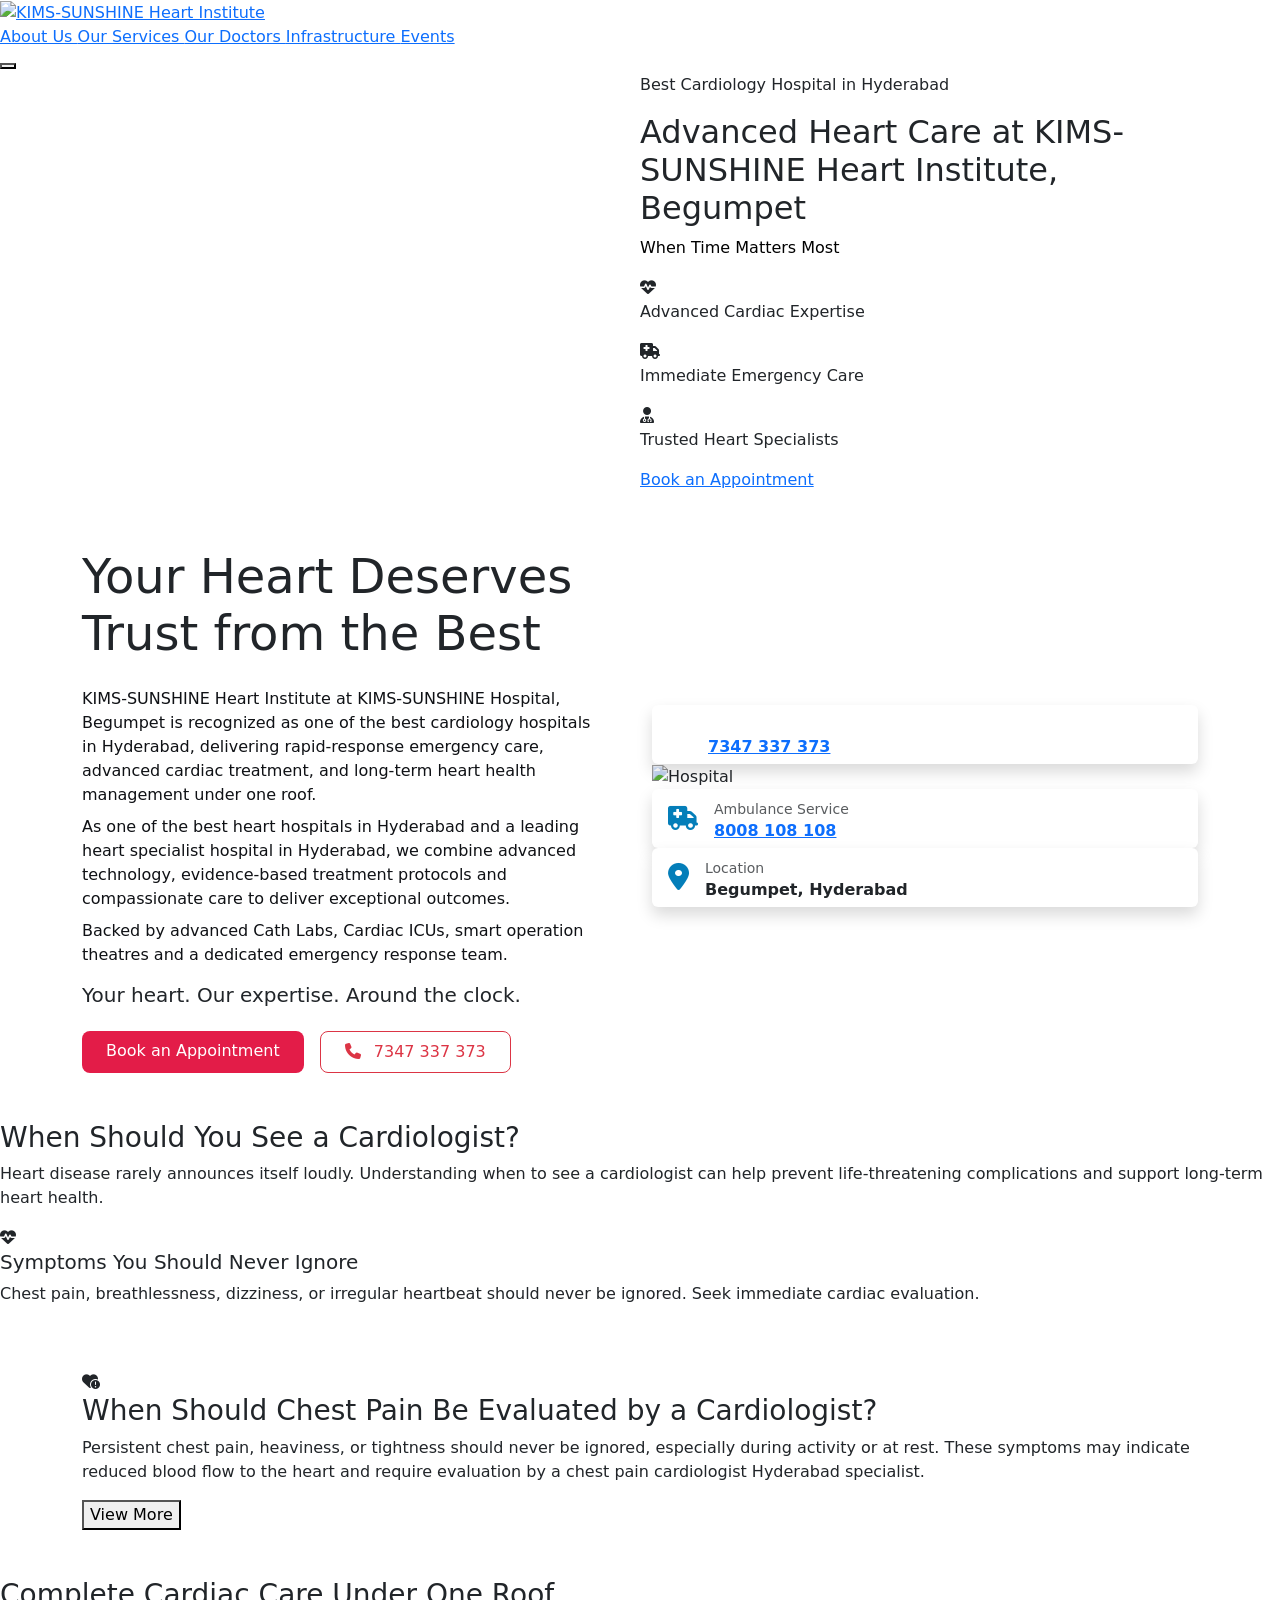
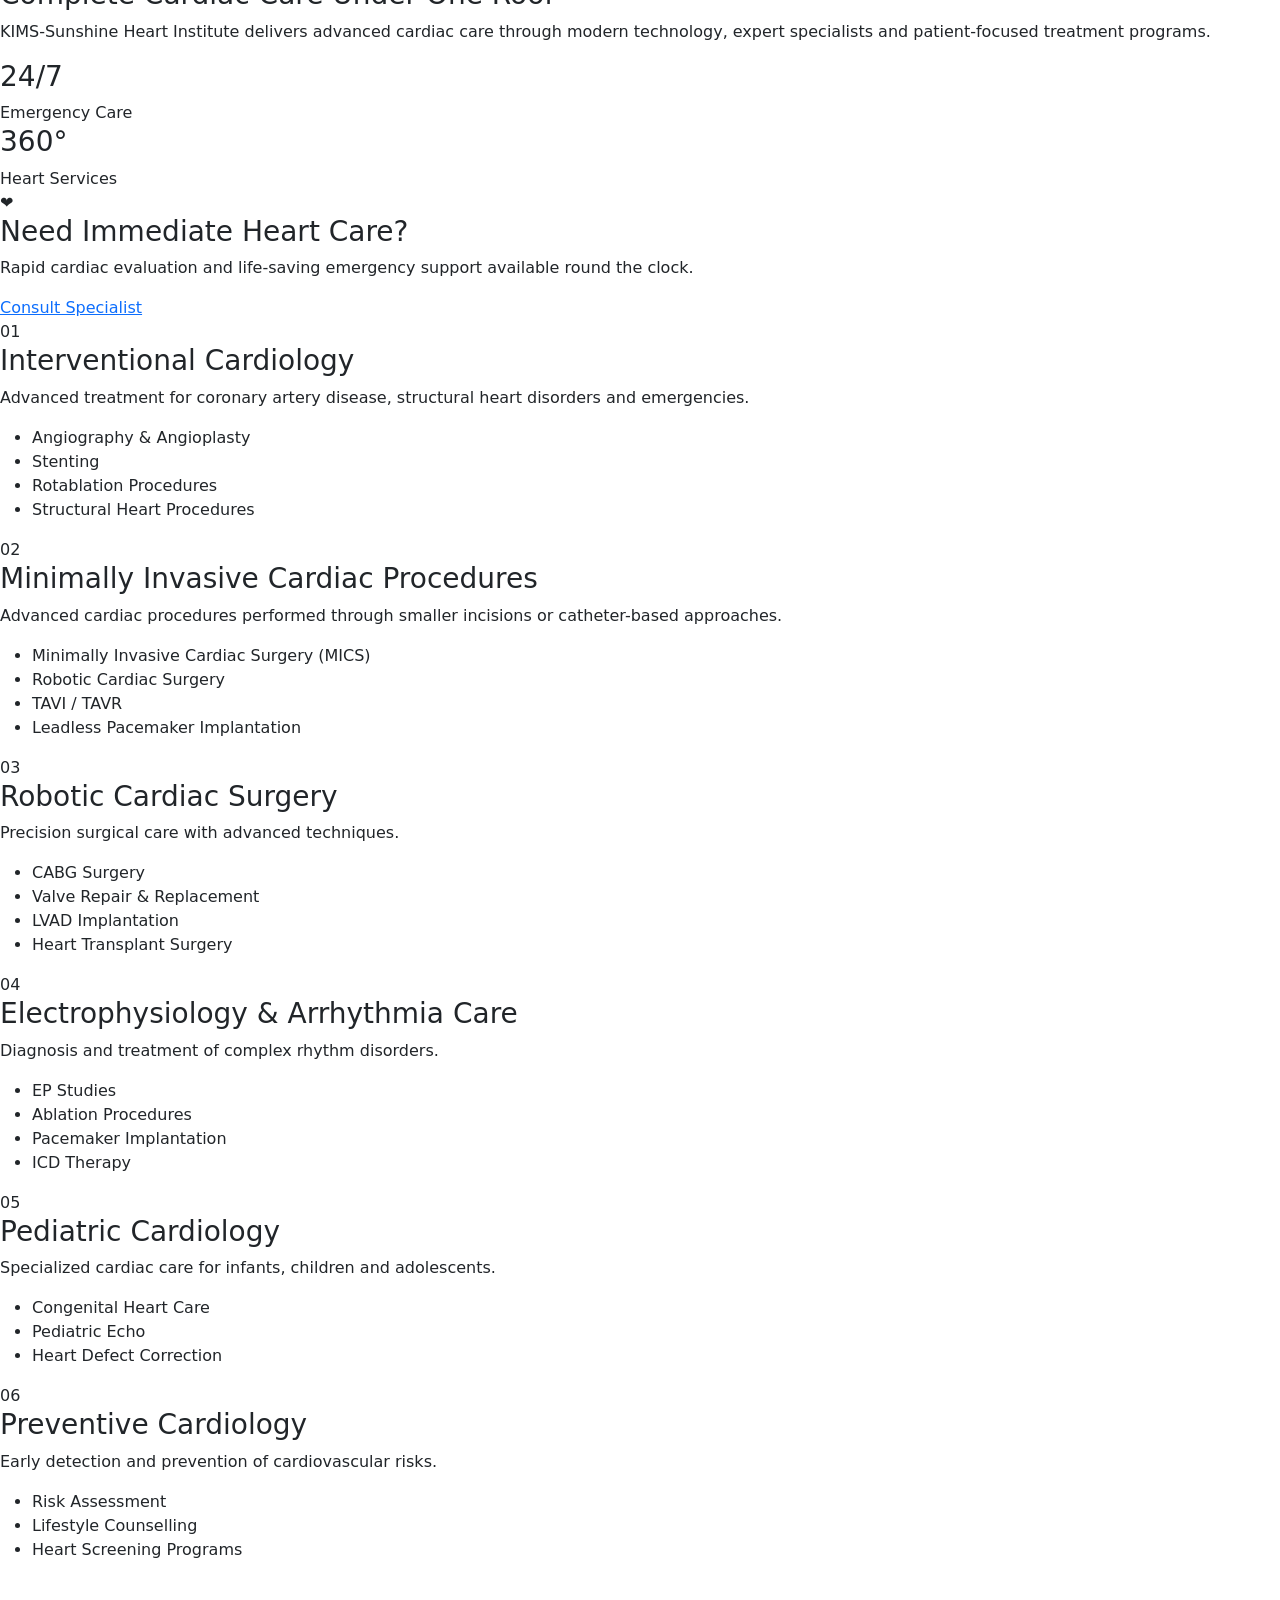
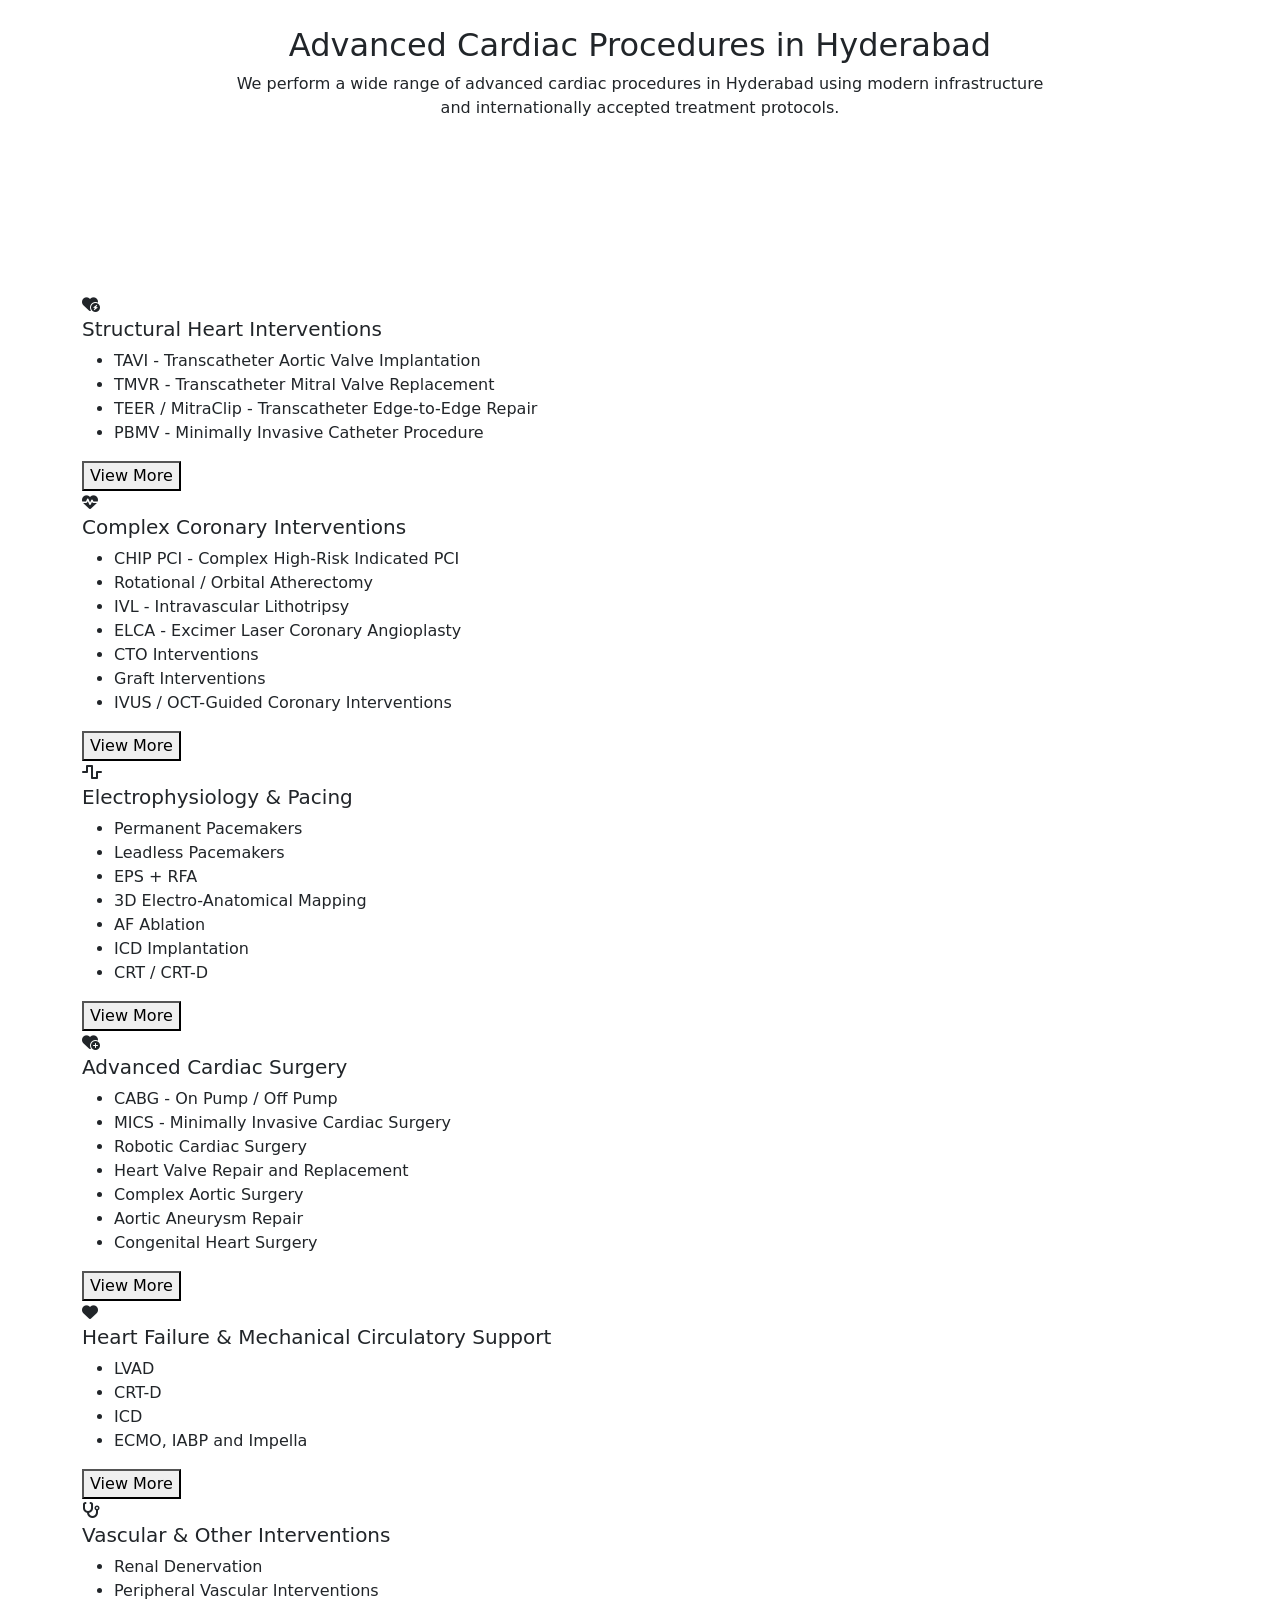
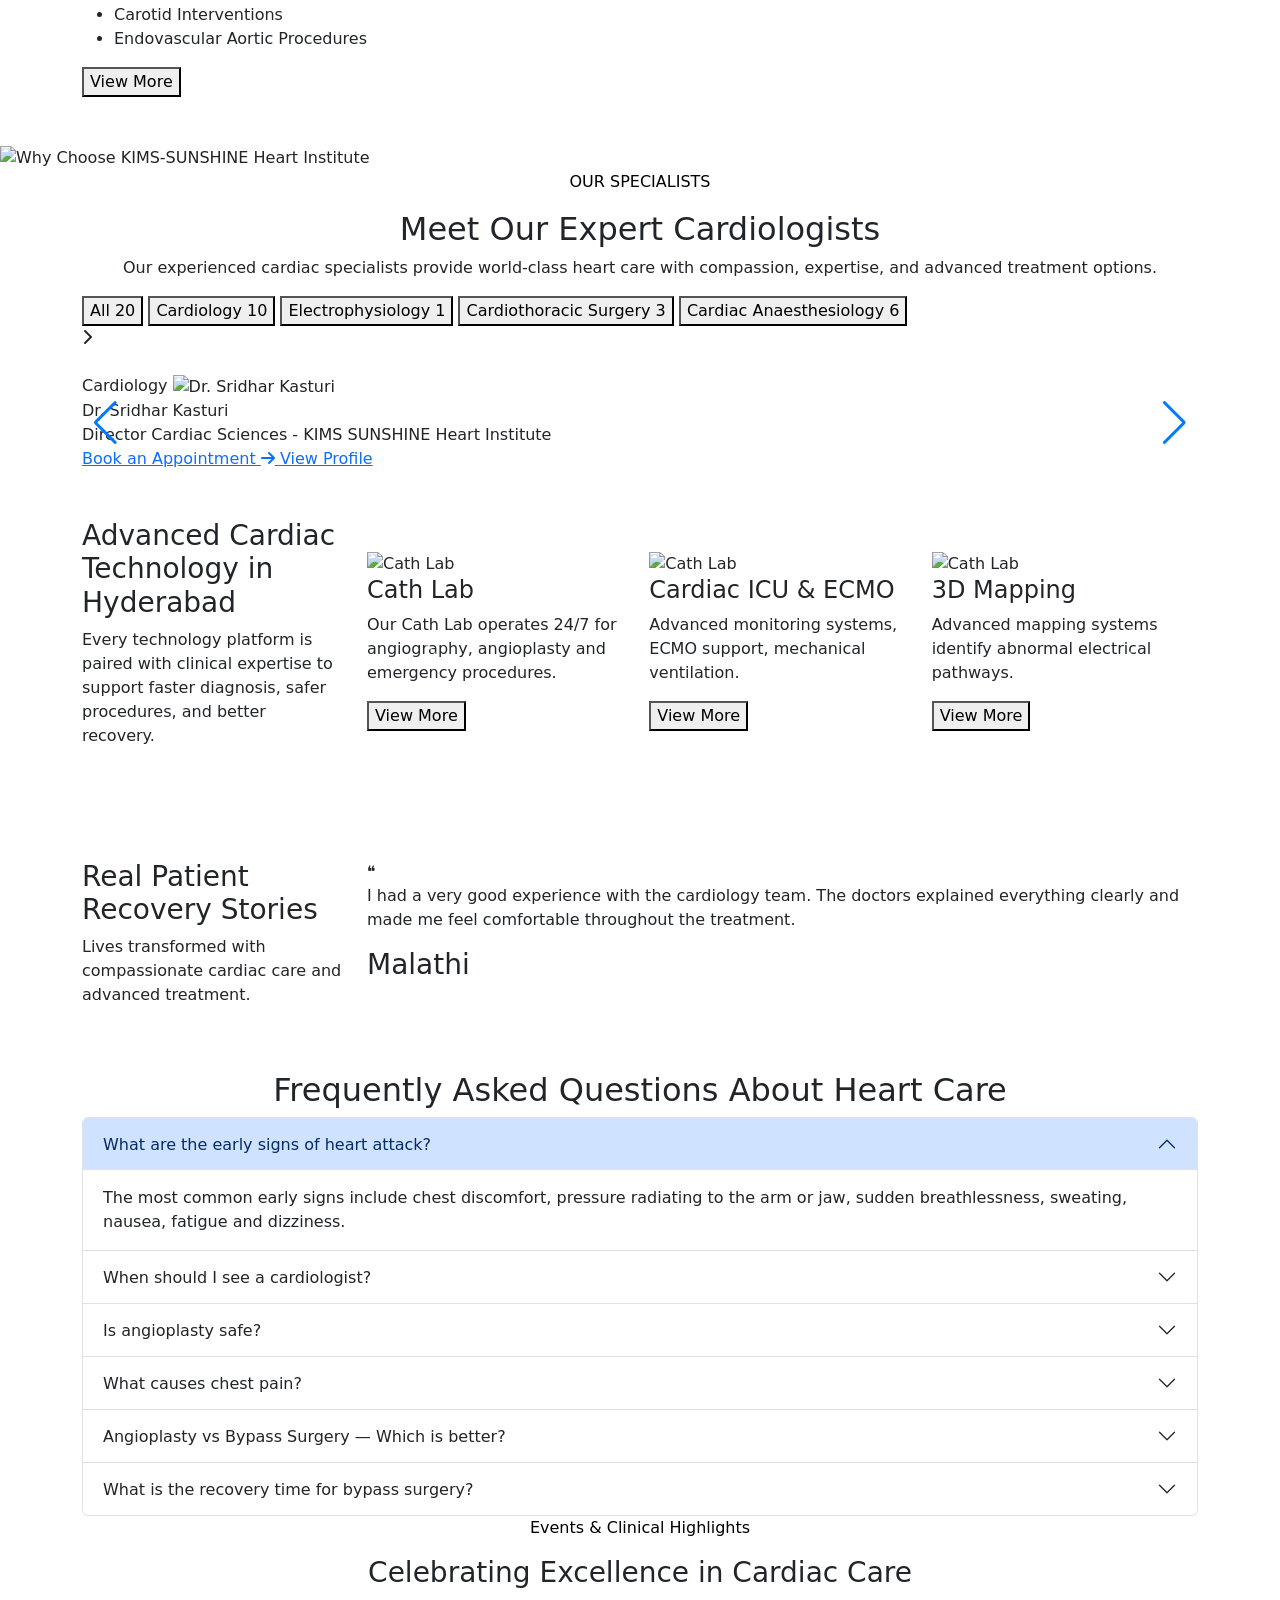
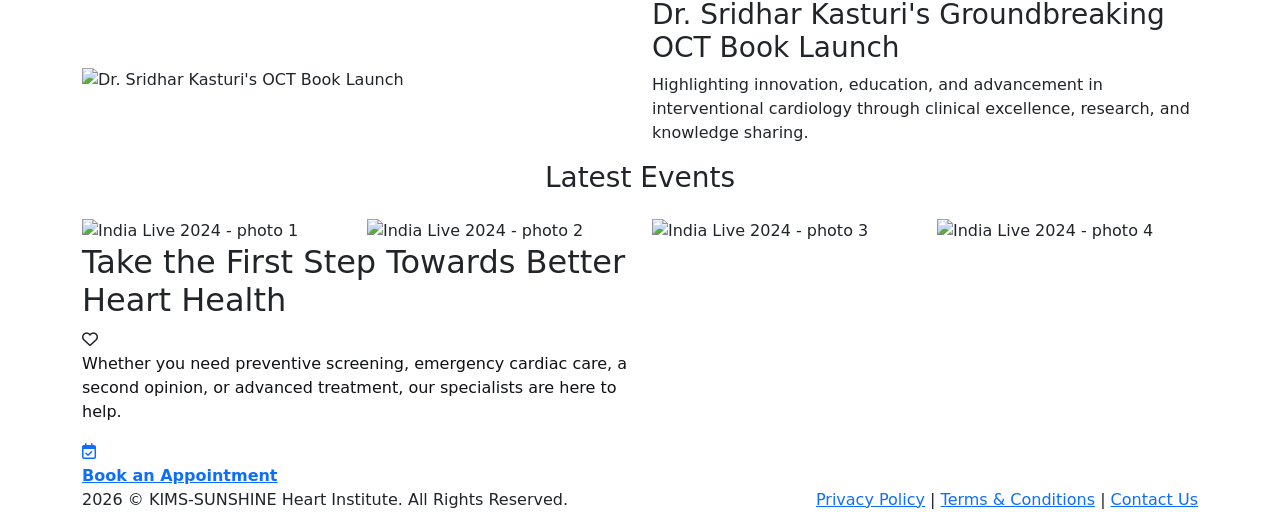
==== hello-world/index.html @ 1122bf53 "Publish KIMS static website" ====
<!DOCTYPE html>
<html lang="en-US">

<head><meta charset="UTF-8">

    <link rel="stylesheet" href="https://cdn.jsdelivr.net/npm/swiper@11/swiper-bundle.min.css">

    <script src="https://cdn.jsdelivr.net/npm/swiper@11/swiper-bundle.min.js"></script>
    <link rel="stylesheet" href="https://cdnjs.cloudflare.com/ajax/libs/font-awesome/6.7.2/css/all.min.css">

    

    <meta name="viewport" content="width=device-width, initial-scale=1.0">


    <title>Hello world! – Kims</title>
<meta name="robots" content="max-image-preview:large">
<link rel="dns-prefetch" href="//cdn.jsdelivr.net">
<link rel="alternate" type="application/rss+xml" title="Kims » Hello world! Comments Feed" href="/kims-site/hello-world/feed/">


<style id="wp-img-auto-sizes-contain-inline-css">
img:is([sizes=auto i],[sizes^="auto," i]){contain-intrinsic-size:3000px 1500px}
/*# sourceURL=wp-img-auto-sizes-contain-inline-css */
</style>
<style id="wp-emoji-styles-inline-css">

	img.wp-smiley, img.emoji {
		display: inline !important;
		border: none !important;
		box-shadow: none !important;
		height: 1em !important;
		width: 1em !important;
		margin: 0 0.07em !important;
		vertical-align: -0.1em !important;
		background: none !important;
		padding: 0 !important;
	}
/*# sourceURL=wp-emoji-styles-inline-css */
</style>
<style id="wp-block-library-inline-css">
:root{--wp-block-synced-color:#7a00df;--wp-block-synced-color--rgb:122,0,223;--wp-bound-block-color:var(--wp-block-synced-color);--wp-editor-canvas-background:#ddd;--wp-admin-theme-color:#007cba;--wp-admin-theme-color--rgb:0,124,186;--wp-admin-theme-color-darker-10:#006ba1;--wp-admin-theme-color-darker-10--rgb:0,107,160.5;--wp-admin-theme-color-darker-20:#005a87;--wp-admin-theme-color-darker-20--rgb:0,90,135;--wp-admin-border-width-focus:2px}@media (min-resolution:192dpi){:root{--wp-admin-border-width-focus:1.5px}}.wp-element-button{cursor:pointer}:root .has-very-light-gray-background-color{background-color:#eee}:root .has-very-dark-gray-background-color{background-color:#313131}:root .has-very-light-gray-color{color:#eee}:root .has-very-dark-gray-color{color:#313131}:root .has-vivid-green-cyan-to-vivid-cyan-blue-gradient-background{background:linear-gradient(135deg,#00d084,#0693e3)}:root .has-purple-crush-gradient-background{background:linear-gradient(135deg,#34e2e4,#4721fb 50%,#ab1dfe)}:root .has-hazy-dawn-gradient-background{background:linear-gradient(135deg,#faaca8,#dad0ec)}:root .has-subdued-olive-gradient-background{background:linear-gradient(135deg,#fafae1,#67a671)}:root .has-atomic-cream-gradient-background{background:linear-gradient(135deg,#fdd79a,#004a59)}:root .has-nightshade-gradient-background{background:linear-gradient(135deg,#330968,#31cdcf)}:root .has-midnight-gradient-background{background:linear-gradient(135deg,#020381,#2874fc)}:root{--wp--preset--font-size--normal:16px;--wp--preset--font-size--huge:42px}.has-regular-font-size{font-size:1em}.has-larger-font-size{font-size:2.625em}.has-normal-font-size{font-size:var(--wp--preset--font-size--normal)}.has-huge-font-size{font-size:var(--wp--preset--font-size--huge)}:root .has-text-align-center{text-align:center}:root .has-text-align-left{text-align:left}:root .has-text-align-right{text-align:right}.has-fit-text{white-space:nowrap!important}#end-resizable-editor-section{display:none}.aligncenter{clear:both}.items-justified-left{justify-content:flex-start}.items-justified-center{justify-content:center}.items-justified-right{justify-content:flex-end}.items-justified-space-between{justify-content:space-between}.screen-reader-text{word-wrap:normal!important;border:0;clip-path:inset(50%);height:1px;margin:-1px;overflow:hidden;padding:0;position:absolute;width:1px;word-break:normal!important}.screen-reader-text:focus{background-color:#ddd;clip-path:none;color:#444;display:block;font-size:1em;height:auto;left:5px;line-height:normal;padding:15px 23px 14px;text-decoration:none;top:5px;width:auto;z-index:100000}html :where(.has-border-color){border-style:solid}html :where([style^=border-color],[style*=";border-color"],[style*="; border-color"]){border-style:solid}html :where([style^=border-top-color],[style*=";border-top-color"],[style*="; border-top-color"]){border-top-style:solid}html :where([style^=border-right-color],[style*=";border-right-color"],[style*="; border-right-color"]){border-right-style:solid}html :where([style^=border-bottom-color],[style*=";border-bottom-color"],[style*="; border-bottom-color"]){border-bottom-style:solid}html :where([style^=border-left-color],[style*=";border-left-color"],[style*="; border-left-color"]){border-left-style:solid}html :where([style^=border-width],[style*=";border-width"],[style*="; border-width"]){border-style:solid}html :where([style^=border-top-width],[style*=";border-top-width"],[style*="; border-top-width"]){border-top-style:solid}html :where([style^=border-right-width],[style*=";border-right-width"],[style*="; border-right-width"]){border-right-style:solid}html :where([style^=border-bottom-width],[style*=";border-bottom-width"],[style*="; border-bottom-width"]){border-bottom-style:solid}html :where([style^=border-left-width],[style*=";border-left-width"],[style*="; border-left-width"]){border-left-style:solid}html :where(img[class*=wp-image-]){height:auto;max-width:100%}:where(figure){margin:0 0 1em}html :where(.is-position-sticky){--wp-admin--admin-bar--position-offset:var(--wp-admin--admin-bar--height,0px)}@media screen and (max-width:600px){html :where(.is-position-sticky){--wp-admin--admin-bar--position-offset:0px}}

/*# sourceURL=/wp-includes/css/dist/block-library/common.min.css */
</style>
<style id="classic-theme-styles-inline-css">
/*! This file is auto-generated */
.wp-block-button__link{color:#fff;background-color:#32373c;border-radius:9999px;box-shadow:none;text-decoration:none;padding:calc(.667em + 2px) calc(1.333em + 2px);font-size:1.125em}.wp-block-file__button{background:#32373c;color:#fff;text-decoration:none}
/*# sourceURL=/wp-includes/css/classic-themes.min.css */
</style>

<style id="global-styles-inline-css">
:root{--wp--preset--aspect-ratio--square: 1;--wp--preset--aspect-ratio--4-3: 4/3;--wp--preset--aspect-ratio--3-4: 3/4;--wp--preset--aspect-ratio--3-2: 3/2;--wp--preset--aspect-ratio--2-3: 2/3;--wp--preset--aspect-ratio--16-9: 16/9;--wp--preset--aspect-ratio--9-16: 9/16;--wp--preset--color--black: #000000;--wp--preset--color--cyan-bluish-gray: #abb8c3;--wp--preset--color--white: #ffffff;--wp--preset--color--pale-pink: #f78da7;--wp--preset--color--vivid-red: #cf2e2e;--wp--preset--color--luminous-vivid-orange: #ff6900;--wp--preset--color--luminous-vivid-amber: #fcb900;--wp--preset--color--light-green-cyan: #7bdcb5;--wp--preset--color--vivid-green-cyan: #00d084;--wp--preset--color--pale-cyan-blue: #8ed1fc;--wp--preset--color--vivid-cyan-blue: #0693e3;--wp--preset--color--vivid-purple: #9b51e0;--wp--preset--gradient--vivid-cyan-blue-to-vivid-purple: linear-gradient(135deg,rgb(6,147,227) 0%,rgb(155,81,224) 100%);--wp--preset--gradient--light-green-cyan-to-vivid-green-cyan: linear-gradient(135deg,rgb(122,220,180) 0%,rgb(0,208,130) 100%);--wp--preset--gradient--luminous-vivid-amber-to-luminous-vivid-orange: linear-gradient(135deg,rgb(252,185,0) 0%,rgb(255,105,0) 100%);--wp--preset--gradient--luminous-vivid-orange-to-vivid-red: linear-gradient(135deg,rgb(255,105,0) 0%,rgb(207,46,46) 100%);--wp--preset--gradient--very-light-gray-to-cyan-bluish-gray: linear-gradient(135deg,rgb(238,238,238) 0%,rgb(169,184,195) 100%);--wp--preset--gradient--cool-to-warm-spectrum: linear-gradient(135deg,rgb(74,234,220) 0%,rgb(151,120,209) 20%,rgb(207,42,186) 40%,rgb(238,44,130) 60%,rgb(251,105,98) 80%,rgb(254,248,76) 100%);--wp--preset--gradient--blush-light-purple: linear-gradient(135deg,rgb(255,206,236) 0%,rgb(152,150,240) 100%);--wp--preset--gradient--blush-bordeaux: linear-gradient(135deg,rgb(254,205,165) 0%,rgb(254,45,45) 50%,rgb(107,0,62) 100%);--wp--preset--gradient--luminous-dusk: linear-gradient(135deg,rgb(255,203,112) 0%,rgb(199,81,192) 50%,rgb(65,88,208) 100%);--wp--preset--gradient--pale-ocean: linear-gradient(135deg,rgb(255,245,203) 0%,rgb(182,227,212) 50%,rgb(51,167,181) 100%);--wp--preset--gradient--electric-grass: linear-gradient(135deg,rgb(202,248,128) 0%,rgb(113,206,126) 100%);--wp--preset--gradient--midnight: linear-gradient(135deg,rgb(2,3,129) 0%,rgb(40,116,252) 100%);--wp--preset--font-size--small: 13px;--wp--preset--font-size--medium: 20px;--wp--preset--font-size--large: 36px;--wp--preset--font-size--x-large: 42px;--wp--preset--spacing--20: 0.44rem;--wp--preset--spacing--30: 0.67rem;--wp--preset--spacing--40: 1rem;--wp--preset--spacing--50: 1.5rem;--wp--preset--spacing--60: 2.25rem;--wp--preset--spacing--70: 3.38rem;--wp--preset--spacing--80: 5.06rem;--wp--preset--shadow--natural: 6px 6px 9px rgba(0, 0, 0, 0.2);--wp--preset--shadow--deep: 12px 12px 50px rgba(0, 0, 0, 0.4);--wp--preset--shadow--sharp: 6px 6px 0px rgba(0, 0, 0, 0.2);--wp--preset--shadow--outlined: 6px 6px 0px -3px rgb(255, 255, 255), 6px 6px rgb(0, 0, 0);--wp--preset--shadow--crisp: 6px 6px 0px rgb(0, 0, 0);}.wp-block-button{--wp--preset--dimension--25: 25%;--wp--preset--dimension--50: 50%;--wp--preset--dimension--75: 75%;--wp--preset--dimension--100: 100%;}:where(body) { margin: 0; }:where(.is-layout-flex){gap: 0.5em;}:where(.is-layout-grid){gap: 0.5em;}body .is-layout-flex{display: flex;}.is-layout-flex{flex-wrap: wrap;align-items: center;}.is-layout-flex > :is(*, div){margin: 0;}body .is-layout-grid{display: grid;}.is-layout-grid > :is(*, div){margin: 0;}body{padding-top: 0px;padding-right: 0px;padding-bottom: 0px;padding-left: 0px;}:root :where(.wp-element-button, .wp-block-button__link){background-color: #32373c;border-width: 0;color: #fff;font-family: inherit;font-size: inherit;font-style: inherit;font-weight: inherit;letter-spacing: inherit;line-height: inherit;padding-top: calc(0.667em + 2px);padding-right: calc(1.333em + 2px);padding-bottom: calc(0.667em + 2px);padding-left: calc(1.333em + 2px);text-decoration: none;text-transform: inherit;}.has-black-color{color: var(--wp--preset--color--black) !important;}.has-cyan-bluish-gray-color{color: var(--wp--preset--color--cyan-bluish-gray) !important;}.has-white-color{color: var(--wp--preset--color--white) !important;}.has-pale-pink-color{color: var(--wp--preset--color--pale-pink) !important;}.has-vivid-red-color{color: var(--wp--preset--color--vivid-red) !important;}.has-luminous-vivid-orange-color{color: var(--wp--preset--color--luminous-vivid-orange) !important;}.has-luminous-vivid-amber-color{color: var(--wp--preset--color--luminous-vivid-amber) !important;}.has-light-green-cyan-color{color: var(--wp--preset--color--light-green-cyan) !important;}.has-vivid-green-cyan-color{color: var(--wp--preset--color--vivid-green-cyan) !important;}.has-pale-cyan-blue-color{color: var(--wp--preset--color--pale-cyan-blue) !important;}.has-vivid-cyan-blue-color{color: var(--wp--preset--color--vivid-cyan-blue) !important;}.has-vivid-purple-color{color: var(--wp--preset--color--vivid-purple) !important;}.has-black-background-color{background-color: var(--wp--preset--color--black) !important;}.has-cyan-bluish-gray-background-color{background-color: var(--wp--preset--color--cyan-bluish-gray) !important;}.has-white-background-color{background-color: var(--wp--preset--color--white) !important;}.has-pale-pink-background-color{background-color: var(--wp--preset--color--pale-pink) !important;}.has-vivid-red-background-color{background-color: var(--wp--preset--color--vivid-red) !important;}.has-luminous-vivid-orange-background-color{background-color: var(--wp--preset--color--luminous-vivid-orange) !important;}.has-luminous-vivid-amber-background-color{background-color: var(--wp--preset--color--luminous-vivid-amber) !important;}.has-light-green-cyan-background-color{background-color: var(--wp--preset--color--light-green-cyan) !important;}.has-vivid-green-cyan-background-color{background-color: var(--wp--preset--color--vivid-green-cyan) !important;}.has-pale-cyan-blue-background-color{background-color: var(--wp--preset--color--pale-cyan-blue) !important;}.has-vivid-cyan-blue-background-color{background-color: var(--wp--preset--color--vivid-cyan-blue) !important;}.has-vivid-purple-background-color{background-color: var(--wp--preset--color--vivid-purple) !important;}.has-black-border-color{border-color: var(--wp--preset--color--black) !important;}.has-cyan-bluish-gray-border-color{border-color: var(--wp--preset--color--cyan-bluish-gray) !important;}.has-white-border-color{border-color: var(--wp--preset--color--white) !important;}.has-pale-pink-border-color{border-color: var(--wp--preset--color--pale-pink) !important;}.has-vivid-red-border-color{border-color: var(--wp--preset--color--vivid-red) !important;}.has-luminous-vivid-orange-border-color{border-color: var(--wp--preset--color--luminous-vivid-orange) !important;}.has-luminous-vivid-amber-border-color{border-color: var(--wp--preset--color--luminous-vivid-amber) !important;}.has-light-green-cyan-border-color{border-color: var(--wp--preset--color--light-green-cyan) !important;}.has-vivid-green-cyan-border-color{border-color: var(--wp--preset--color--vivid-green-cyan) !important;}.has-pale-cyan-blue-border-color{border-color: var(--wp--preset--color--pale-cyan-blue) !important;}.has-vivid-cyan-blue-border-color{border-color: var(--wp--preset--color--vivid-cyan-blue) !important;}.has-vivid-purple-border-color{border-color: var(--wp--preset--color--vivid-purple) !important;}.has-vivid-cyan-blue-to-vivid-purple-gradient-background{background: var(--wp--preset--gradient--vivid-cyan-blue-to-vivid-purple) !important;}.has-light-green-cyan-to-vivid-green-cyan-gradient-background{background: var(--wp--preset--gradient--light-green-cyan-to-vivid-green-cyan) !important;}.has-luminous-vivid-amber-to-luminous-vivid-orange-gradient-background{background: var(--wp--preset--gradient--luminous-vivid-amber-to-luminous-vivid-orange) !important;}.has-luminous-vivid-orange-to-vivid-red-gradient-background{background: var(--wp--preset--gradient--luminous-vivid-orange-to-vivid-red) !important;}.has-very-light-gray-to-cyan-bluish-gray-gradient-background{background: var(--wp--preset--gradient--very-light-gray-to-cyan-bluish-gray) !important;}.has-cool-to-warm-spectrum-gradient-background{background: var(--wp--preset--gradient--cool-to-warm-spectrum) !important;}.has-blush-light-purple-gradient-background{background: var(--wp--preset--gradient--blush-light-purple) !important;}.has-blush-bordeaux-gradient-background{background: var(--wp--preset--gradient--blush-bordeaux) !important;}.has-luminous-dusk-gradient-background{background: var(--wp--preset--gradient--luminous-dusk) !important;}.has-pale-ocean-gradient-background{background: var(--wp--preset--gradient--pale-ocean) !important;}.has-electric-grass-gradient-background{background: var(--wp--preset--gradient--electric-grass) !important;}.has-midnight-gradient-background{background: var(--wp--preset--gradient--midnight) !important;}.has-small-font-size{font-size: var(--wp--preset--font-size--small) !important;}.has-medium-font-size{font-size: var(--wp--preset--font-size--medium) !important;}.has-large-font-size{font-size: var(--wp--preset--font-size--large) !important;}.has-x-large-font-size{font-size: var(--wp--preset--font-size--x-large) !important;}
/*# sourceURL=global-styles-inline-css */
</style>

<link rel="stylesheet" id="bootstrap-css-css" href="https://cdn.jsdelivr.net/npm/bootstrap@5.3.3/dist/css/bootstrap.min.css?ver=5.3.3" media="all">
<link rel="stylesheet" id="swiper-css-css" href="https://cdn.jsdelivr.net/npm/swiper@11/swiper-bundle.min.css?ver=11.2.8" media="all">
<link rel="stylesheet" id="hospital-style-css" href="/kims-site/wp-content/themes/hospital-theme/style.css?ver=1788424695" media="all">
<link rel="EditURI" type="application/rsd+xml" title="RSD" href="/kims-site/xmlrpc.php?rsd">
<meta name="generator" content="WordPress 7.1">
<link rel="canonical" href="/kims-site/hello-world/">
<link rel="shortlink" href="/kims-site/?p=1">

</head>

<body class="wp-singular post-template-default single single-post postid-1 single-format-standard wp-theme-hospital-theme">


<header class="kims-header" id="kimsHeader">

    <div class="kims-header-inner">

        <a class="kims-logo" href="/kims-site/">
            <img src="/kims-site/wp-content/themes/hospital-theme/assets/kimslogo-trim.png" alt="KIMS-SUNSHINE Heart Institute">
        </a>

        <nav class="kims-nav" aria-label="Main">

                            <a class="kims-nav-link" href="/kims-site/#about">
                    About Us                </a>
                            <a class="kims-nav-link" href="/kims-site/#services">
                    Our Services                </a>
                            <a class="kims-nav-link" href="/kims-site/#doctors">
                    Our Doctors                </a>
                            <a class="kims-nav-link" href="/kims-site/#infrastructure">
                    Infrastructure                </a>
                            <a class="kims-nav-link" href="/kims-site/#events">
                    Events                </a>
            
        </nav>

        <button class="kims-nav-toggle" type="button" aria-label="Menu" aria-expanded="false" aria-controls="kimsHeader">
            <span></span><span></span><span></span>
        </button>

    </div>

</header>
<section class="hero-banner">

    <div class="container ">

        <div class="row  align-items-center justify-content-end ">

            <div class="col-xl-6 col-lg-6 p-0 m-0">

                <div class="hero-content">

                    <p class="subtitle">
                        Best Cardiology Hospital in Hyderabad
                    </p>

                    <h2 class="hero-title">
                        Advanced Heart Care at
                        <span>KIMS-SUNSHINE Heart Institute,</span>
                        Begumpet
                    </h2>

                    <div class="hero-line"></div>

                    <p class="subtitle" style="color:black !important">
                        When Time Matters Most
                    </p>

                    <div class="hero-features">

                        <div class="feature-box">
                            <i class="fas fa-heartbeat"></i>
                            <p>Advanced Cardiac Expertise</p>
                        </div>

                        <div class="feature-box">
                            <i class="fas fa-ambulance"></i>
                            <p>Immediate Emergency Care</p>
                        </div>

                        <div class="feature-box">
                            <i class="fas fa-user-md"></i>
                            <p>Trusted Heart Specialists</p>
                        </div>

                    </div>

                    <a href="https://www.kimssunshine.co.in/book-appointment/" target="_blank" rel="noopener" class="hero-btn">
                        Book an Appointment
                    </a>

                </div>

            </div>

        </div>

    </div>

</section>
<link rel="stylesheet" href="/kims-site/wp-content/themes/hospital-theme/assets/css/aboutus.css">

<section id="about" class="about-us py-5">
    <div class="container">

        <div class="row align-items-center">

            <!-- Left Content -->
            <div class="col-lg-6 pe-lg-5 about-content">

                <!-- <p class="fw-bold mb-2">
                    Best Cardiology Hospital in Hyderabad
                </p> -->

                <h3 class=" display-5 mt-2 mb-4 main-heading">
                    Your Heart Deserves
                    Trust from the Best
                </h3>

                <p class=" mb-2" style="color: #0f1115;">
                    KIMS-SUNSHINE Heart Institute at KIMS-SUNSHINE Hospital,
                    Begumpet is recognized as one of the best cardiology hospitals
                    in Hyderabad, delivering rapid-response emergency care,
                    advanced cardiac treatment, and long-term heart health
                    management under one roof.
                </p>

                <p class=" mb-2" style="color: #0f1115;">
                    As one of the best heart hospitals in Hyderabad and a leading
                    heart specialist hospital in Hyderabad, we combine advanced
                    technology, evidence-based treatment protocols and compassionate
                    care to deliver exceptional outcomes.
                </p>

                <p class="" style="color: #0f1115;">
                    Backed by advanced Cath Labs, Cardiac ICUs, smart operation
                    theatres and a dedicated emergency response team.
                </p>

                <h5 class="about-subheading mb-4">
                    Your heart. Our expertise. Around the clock.
                </h5>

                <div class="d-flex flex-wrap gap-3">

                    <a href="https://www.kimssunshine.co.in/book-appointment/" target="_blank" rel="noopener" class="btn rounded-3 px-4 py-2" style="background-color: #e31c48; color: #fff; border: none;">
                        Book an Appointment
                    </a>

                    <a href="tel:7347337373" class="btn btn-outline-danger rounded-3 px-4 py-2">

                        <i class="fa-solid fa-phone me-2"></i>
                        7347 337 373

                    </a>

                </div>

            </div>

            <!-- Right Side -->
            <div class="col-lg-6 position-relative about-image-wrapper">

                <!-- Emergency Card -->

                <div class="card border-0 shadow emergency-card">

                    <div class="card-body text-white rounded-4 d-flex align-items-center py-2">

                        <div class="me-3 fs-4">

                            <i class="fa-solid fa-phone-volume"></i>

                        </div>

                        <div>

                            <small>24/7 Emergency Care</small>

                            <h5 class="mb-0 fw-semibold fs-6">
                                <a href="tel:7347337373" class="card-tel">
                                    7347 337 373
                                </a>
                            </h5>

                        </div>

                    </div>

                </div>

                <!-- Hospital Image -->

                <img src="/kims-site/wp-content/themes/hospital-theme/assets/hospital.png" class="img-fluid about-image" alt="Hospital">

                <!-- Ambulance Card -->

                <div class="card border-0 shadow ambulance-card">

                    <div class="card-body d-flex align-items-center py-2">

                        <div class="fs-4 me-3" style="color: #047eb9;">

                            <i class="fa-solid fa-truck-medical"></i>

                        </div>

                        <div>

                            <small class="text-muted">
                                Ambulance Service
                            </small>

                            <h5 class="mb-0 fw-semibold fs-6">
                                <a href="tel:8008108108" class="card-tel">
                                    8008 108 108
                                </a>
                            </h5>

                        </div>

                    </div>

                </div>

                <!-- Location Card -->

                <div class="card border-0 shadow location-card">

                    <div class="card-body d-flex align-items-center py-2">

                        <div class="fs-3 me-3" style="color: #047eb9;">

                            <i class="fa-solid fa-location-dot"></i>

                        </div>

                        <div>

                            <small class="text-muted">
                                Location
                            </small>

                            <h5 class="mb-0 fw-semibold fs-6">
                                Begumpet, Hyderabad
                            </h5>

                        </div>

                    </div>

                </div>

            </div>

        </div>

    </div>
</section><!-- ================= HEART SPECIALIST SECTION ================= -->


<section class="heart-section">


    <div class="heart-container">


        <!-- TITLE -->


        <div class="heart-top">

            <h3 class="main-heading">
                When Should You See a Cardiologist?
            </h3>


            <p>
                Heart disease rarely announces itself loudly. Understanding when to see a cardiologist
                can help prevent life-threatening complications and support long-term heart health.
            </p>


        </div>

        <div class="warning-box">

            <div class="warning-icon">
                <i class="fa-solid fa-heart-pulse"></i>
            </div>

            <div class="warning-content">
                <h5>Symptoms You Should Never Ignore</h5>
                <p>
                    Chest pain, breathlessness, dizziness, or irregular heartbeat should never be ignored. Seek
                    immediate cardiac evaluation.
                </p>
            </div>

        </div>

        <!-- ================= Symptoms Section ================= -->

        <section class="symptoms-wrapper py-5">

            <div class="container">

                <div class="swiper symptomSwiper">
                    <div class="swiper-wrapper">

                        <!-- ================= Card 1 ================= -->
                        <div class="swiper-slide">
                            <div class="symptom-card">

                                <div class="card-icon">
                                    <i class="fa-solid fa-heart-circle-exclamation"></i>
                                </div>

                                <div class="card-content">


                                    <h3>
                                        When Should Chest Pain Be Evaluated by a Cardiologist?
                                    </h3>

                                    <p class="card-text">

                                        Persistent chest pain, heaviness, or tightness should never be ignored,
                                        especially
                                        during activity or at 

                                        <span class="more-text">

                                           rest. These symptoms may indicate reduced blood flow to the heart and require
                                            evaluation
                                            by a chest pain cardiologist Hyderabad specialist.

                                        </span>

                                    </p>

                                    <button class="view-more-btn">
                                        View More
                                    </button>

                                </div>

                            </div>
                        </div>


                        <!-- ================= Card 2 ================= -->
                        <div class="swiper-slide">
                            <div class="symptom-card">

                                <div class="card-icon">
                                    <i class="fa-solid fa-lungs"></i>
                                </div>

                                <div class="card-content">


                                    <h3>
                                        Can Breathlessness Be a Sign of a Heart Problem?
                                    </h3>

                                    <p class="card-text">
                                        Difficulty breathing during walking, climbing stairs, or routine activities may
                                        point to
                                        an underlying cardiac 
                                        <span class="more-text">
                                            condition. Early identification of breathlessness heart problem symptoms can help
                                            prevent
                                            complications.
                                        </span>
                                    </p>

                                    <button class="view-more-btn">
                                        View More
                                    </button>

                                </div>

                            </div>
                        </div>


                        <!-- ================= Card 3 ================= -->
                        <div class="swiper-slide">
                            <div class="symptom-card">

                                <div class="card-icon">
                                    <i class="fa-solid fa-stethoscope"></i>
                                </div>

                                <div class="card-content">

                                    <h3>
                                        When Is High Blood Pressure Dangerous for Your Heart?
                                    </h3>

                                    <p class="card-text">
                                        Uncontrolled hypertension can increase the risk of heart disease, stroke, and
                                        kidney
                                        damage.
                                        <span class="more-text">
                                            A high BP heart specialist Hyderabad can help manage blood pressure with the
                                            right
                                            treatment and lifestyle guidance.
                                        </span>
                                    </p>

                                    <button class="view-more-btn">
                                        View More
                                    </button>

                                </div>

                            </div>
                        </div>


                        <!-- ================= Card 4 ================= -->
                        <div class="swiper-slide">
                            <div class="symptom-card">

                                <div class="card-icon">
                                    <i class="fa-solid fa-heart-pulse"></i>
                                </div>

                                <div class="card-content">

                                    <h3>
                                        Are Heart Palpitations a Serious Warning Sign?
                                    </h3>

                                    <p class="card-text">
                                        A racing heartbeat, skipped beats, or fluttering sensation may indicate an
                                        arrhythmia.
                                        <span class="more-text">
                                            Patients searching for a palpitations cardiologist near me should seek
                                            timely
                                            cardiac evaluation.
                                        </span>
                                    </p>

                                    <button class="view-more-btn">
                                        View More
                                    </button>

                                </div>

                            </div>
                        </div>


                        <!-- ================= Card 5 ================= -->
                        <div class="swiper-slide">
                            <div class="symptom-card">

                                <div class="card-icon">
                                    <i class="fa-solid fa-person-walking"></i>
                                </div>

                                <div class="card-content">
                                    <h3>
                                        Can Swelling in the Legs Indicate Heart Disease?
                                    </h3>

                                    <p class="card-text">
                                        Swelling in the legs, ankles, or feet, especially with fatigue or
                                        breathlessness,
                                        may be
                                        related to heart
                                        <span class="more-text">
                                          disease. These swelling in legs heart symptoms should be assessed promptly.
                                        </span>
                                    </p>

                                    <button class="view-more-btn">
                                        View More
                                    </button>

                                </div>

                            </div>
                        </div>


                        <!-- ================= Card 6 ================= -->
                        <div class="swiper-slide">
                            <div class="symptom-card">

                                <div class="card-icon">
                                    <i class="fa-solid fa-user-doctor"></i>
                                </div>
                                <div class="card-content">

                                    <h3>
                                        Can Dizziness or Fainting Be Related to a Heart Condition?
                                    </h3>

                                    <p class="card-text">
                                        Frequent dizziness, unexplained fainting episodes, or extreme fatigue may be
                                        signs
                                        of an
                                        underlying 
                                        <span class="more-text"> I did this to doctorsheart rhythm or circulation disorder requiring urgent medical
                                        attention.</span>
                                    </p>


                                    <button class="view-more-btn">
                                        View More
                                    </button>

                                </div>

                            </div>
                        </div>


                    </div>
                </div>

            </div>

        </section>

    </div>


</section><!-- ================= COMPREHENSIVE HEART CARE SERVICES ================= -->


<section id="services" class="services-section">


<div class="services-wrapper">


<!-- LEFT SIDE -->


<!-- LEFT SIDE -->


<div class="services-info">



<h3 class="main-heading">
Complete Cardiac Care Under One Roof
</h3>


<p>
KIMS-Sunshine Heart Institute delivers advanced cardiac care through
modern technology, expert specialists and patient-focused treatment
programs.
</p>



<div class="care-stats">


<div>

<h3>
24/7
</h3>

<span>
Emergency Care
</span>

</div>



<div>

<h3>
360°
</h3>

<span>
Heart Services
</span>

</div>


</div>





<div class="quick-help">


<div class="help-icon">
❤
</div>


<h3>
Need Immediate Heart Care?
</h3>


<p>
Rapid cardiac evaluation and life-saving emergency support available
round the clock.
</p>


<a href="https://www.kimssunshine.co.in/book-appointment/" target="_blank" rel="noopener">
Consult Specialist
</a>


</div>



</div>






<!-- RIGHT SIDE -->


<div class="services-list">



<div class="service-row">

<div class="number">
01
</div>


<div>

<h3>
Interventional Cardiology
</h3>

<p>
Advanced treatment for coronary artery disease, structural heart disorders
and emergencies.
</p>


<ul>

<li>Angiography &amp; Angioplasty</li>
<li>Stenting</li>
<li>Rotablation Procedures</li>
<li>Structural Heart Procedures</li>

</ul>

</div>


</div>






<div class="service-row">

<div class="number">
02
</div>


<div>

<h3>
Minimally Invasive Cardiac Procedures
</h3>

<p>
Advanced cardiac procedures performed through smaller incisions or catheter-based approaches.
</p>


<ul>

<li>Minimally Invasive Cardiac Surgery (MICS)</li>
<li>Robotic Cardiac Surgery</li>
<li>TAVI / TAVR</li>
<li>Leadless Pacemaker Implantation</li>

</ul>

</div>


</div>




<div class="service-row">

<div class="number">
03
</div>


<div>

<h3>
Robotic Cardiac Surgery
</h3>

<p>
Precision surgical care with advanced techniques.
</p>


<ul>

<li>CABG Surgery</li>
<li>Valve Repair &amp; Replacement</li>
<li>LVAD Implantation</li>
<li>Heart Transplant Surgery</li>

</ul>

</div>


</div>







<div class="service-row">

<div class="number">
04
</div>


<div>

<h3>
Electrophysiology &amp; Arrhythmia Care
</h3>

<p>
Diagnosis and treatment of complex rhythm disorders.
</p>


<ul>

<li>EP Studies</li>
<li>Ablation Procedures</li>
<li>Pacemaker Implantation</li>
<li>ICD Therapy</li>

</ul>

</div>


</div>







<div class="service-row">

<div class="number">
05
</div>


<div>

<h3>
Pediatric Cardiology
</h3>

<p>
Specialized cardiac care for infants, children and adolescents.
</p>


<ul>

<li>Congenital Heart Care</li>
<li>Pediatric Echo</li>
<li>Heart Defect Correction</li>

</ul>

</div>


</div>







<div class="service-row">

<div class="number">
06
</div>


<div>

<h3>
Preventive Cardiology
</h3>

<p>
Early detection and prevention of cardiovascular risks.
</p>


<ul>

<li>Risk Assessment</li>
<li>Lifestyle Counselling</li>
<li>Heart Screening Programs</li>

</ul>

</div>


</div>




</div>



</div>


</section>
<section class="procedure-section py-5">

    <div class="container">

        <!-- Heading -->
        <div class="row justify-content-center mb-0">
            <div class="col-lg-9 text-center">

                <h2 class="main-heading">
                    Advanced Cardiac Procedures in Hyderabad
                </h2>

                <p class="sub-text">
                    We perform a wide range of advanced cardiac procedures in Hyderabad using
                    modern infrastructure and internationally accepted treatment protocols.
                </p>

            </div>
        </div>

        <!-- Circle Layout -->
        <div class="procedure-circle position-relative mx-auto">

            <!-- Center Heart -->
            <div class="center-heart">
                <div class="heart-circle">

                    <video class="heart-video" autoplay muted loop playsinline preload="metadata" poster="/kims-site/wp-content/themes/hospital-theme/assets/heart1-white-poster.jpg" aria-label="3D animation of a beating human heart">

                        <source src="/kims-site/wp-content/themes/hospital-theme/assets/heart1-white.webm" type="video/webm">
                        <source src="/kims-site/wp-content/themes/hospital-theme/assets/heart1-white.mp4" type="video/mp4">

                        <img src="/kims-site/wp-content/themes/hospital-theme/assets/heart.png" class="img-fluid" alt="Heart">

                    </video>

                </div>
            </div>

            <!-- display:contents on desktop keeps these absolutely
                 positioned against .procedure-circle -->
            <div class="procedure-cards">

                
                    <div class="procedure-box top-left-box">

                        <div class="icon-box">
                            <i class="fa-solid fa-heart-circle-bolt"></i>
                        </div>

                        <h5>Structural Heart Interventions</h5>

                        <ul class="procedure-list">
                                                            <li>TAVI - Transcatheter Aortic Valve Implantation</li>
                                                            <li>TMVR - Transcatheter Mitral Valve Replacement</li>
                                                            <li>TEER / MitraClip - Transcatheter Edge-to-Edge Repair</li>
                                                            <li>PBMV - Minimally Invasive Catheter Procedure</li>
                                                    </ul>

                                                    <button class="procedure-toggle" type="button" data-title="Structural Heart Interventions">
                                View More
                            </button>
                        
                    </div>

                
                    <div class="procedure-box top-right-box">

                        <div class="icon-box">
                            <i class="fa-solid fa-heart-pulse"></i>
                        </div>

                        <h5>Complex Coronary Interventions</h5>

                        <ul class="procedure-list">
                                                            <li>CHIP PCI - Complex High-Risk Indicated PCI</li>
                                                            <li>Rotational / Orbital Atherectomy</li>
                                                            <li>IVL - Intravascular Lithotripsy</li>
                                                            <li>ELCA - Excimer Laser Coronary Angioplasty</li>
                                                            <li>CTO Interventions</li>
                                                            <li>Graft Interventions</li>
                                                            <li>IVUS / OCT-Guided Coronary Interventions</li>
                                                    </ul>

                                                    <button class="procedure-toggle" type="button" data-title="Complex Coronary Interventions">
                                View More
                            </button>
                        
                    </div>

                
                    <div class="procedure-box left-box">

                        <div class="icon-box">
                            <i class="fa-solid fa-wave-square"></i>
                        </div>

                        <h5>Electrophysiology &amp; Pacing</h5>

                        <ul class="procedure-list">
                                                            <li>Permanent Pacemakers</li>
                                                            <li>Leadless Pacemakers</li>
                                                            <li>EPS + RFA</li>
                                                            <li>3D Electro-Anatomical Mapping</li>
                                                            <li>AF Ablation</li>
                                                            <li>ICD Implantation</li>
                                                            <li>CRT / CRT-D</li>
                                                    </ul>

                                                    <button class="procedure-toggle" type="button" data-title="Electrophysiology &amp; Pacing">
                                View More
                            </button>
                        
                    </div>

                
                    <div class="procedure-box right-box">

                        <div class="icon-box">
                            <i class="fa-solid fa-heart-circle-plus"></i>
                        </div>

                        <h5>Advanced Cardiac Surgery</h5>

                        <ul class="procedure-list">
                                                            <li>CABG - On Pump / Off Pump</li>
                                                            <li>MICS - Minimally Invasive Cardiac Surgery</li>
                                                            <li>Robotic Cardiac Surgery</li>
                                                            <li>Heart Valve Repair and Replacement</li>
                                                            <li>Complex Aortic Surgery</li>
                                                            <li>Aortic Aneurysm Repair</li>
                                                            <li>Congenital Heart Surgery</li>
                                                    </ul>

                                                    <button class="procedure-toggle" type="button" data-title="Advanced Cardiac Surgery">
                                View More
                            </button>
                        
                    </div>

                
                    <div class="procedure-box bottom-left-box">

                        <div class="icon-box">
                            <i class="fa-solid fa-heart"></i>
                        </div>

                        <h5>Heart Failure &amp; Mechanical Circulatory Support</h5>

                        <ul class="procedure-list">
                                                            <li>LVAD</li>
                                                            <li>CRT-D</li>
                                                            <li>ICD</li>
                                                            <li>ECMO, IABP and Impella</li>
                                                    </ul>

                                                    <button class="procedure-toggle" type="button" data-title="Heart Failure &amp; Mechanical Circulatory Support">
                                View More
                            </button>
                        
                    </div>

                
                    <div class="procedure-box bottom-right-box">

                        <div class="icon-box">
                            <i class="fa-solid fa-stethoscope"></i>
                        </div>

                        <h5>Vascular &amp; Other Interventions</h5>

                        <ul class="procedure-list">
                                                            <li>Renal Denervation</li>
                                                            <li>Peripheral Vascular Interventions</li>
                                                            <li>Carotid Interventions</li>
                                                            <li>Endovascular Aortic Procedures</li>
                                                    </ul>

                                                    <button class="procedure-toggle" type="button" data-title="Vascular &amp; Other Interventions">
                                View More
                            </button>
                        
                    </div>

                
            </div>

        </div>

    </div>

    <!-- Full list opens here: the radial cards are absolutely
         positioned, so expanding one in place would cover its
         neighbours. -->
    <div class="procedure-modal" id="procedureModal" hidden>
        <div class="procedure-modal-backdrop" data-close></div>
        <div class="procedure-modal-panel" role="dialog" aria-modal="true" aria-labelledby="procedureModalTitle">
            <button class="procedure-modal-close" type="button" data-close aria-label="Close">×</button>
            <h3 id="procedureModalTitle"></h3>
            <ul class="procedure-modal-list"></ul>
        </div>
    </div>

</section>

<section class="why-choose-banner">
    <img src="/kims-site/wp-content/themes/hospital-theme/assets/why-choos.png" alt="Why Choose KIMS-SUNSHINE Heart Institute" class="img-fluid w-100">
</section>
<!--=====================================
 KIMS DOCTORS SECTION
======================================-->


<section id="doctors" class="kims-doctors-section">
    <div class="container">

        <!-- Heading -->

        <div class="row">
            <div class="col-lg-12 text-center">

                <p class="subtitle" style="color: #000000 !important;">
                    OUR SPECIALISTS
                </p>

                <h2 class="main-heading">
                    Meet Our Expert Cardiologists
                </h2>

                <p>
                    Our experienced cardiac specialists provide world-class heart care with
                    compassion, expertise, and advanced treatment options.
                </p>

            </div>
        </div>

        <!-- Department Filter -->

        <div class="doctor-filter-wrap">

        <div class="doctor-filter" role="tablist" aria-label="Filter doctors by department">

            <button class="doctor-filter-btn is-active" data-dept="all" role="tab" aria-selected="true">
                All
                <span class="doctor-filter-count">20</span>
            </button>

            
                <button class="doctor-filter-btn" data-dept="cardiology" role="tab" aria-selected="false">
                    Cardiology                    <span class="doctor-filter-count">10</span>
                </button>

            
                <button class="doctor-filter-btn" data-dept="electrophysiology" role="tab" aria-selected="false">
                    Electrophysiology                    <span class="doctor-filter-count">1</span>
                </button>

            
                <button class="doctor-filter-btn" data-dept="cardiothoracic-surgery" role="tab" aria-selected="false">
                    Cardiothoracic Surgery                    <span class="doctor-filter-count">3</span>
                </button>

            
                <button class="doctor-filter-btn" data-dept="cardiac-anaesthesiology" role="tab" aria-selected="false">
                    Cardiac Anaesthesiology                    <span class="doctor-filter-count">6</span>
                </button>

            
        </div>

            <span class="doctor-filter-hint" aria-hidden="true">
                <i class="fa-solid fa-chevron-right"></i>
            </span>

        </div>

        <!-- Doctors Carousel -->

        <div class="swiper doctorSwiper mt-4">

            <div class="swiper-wrapper">

                
                    <div class="swiper-slide" data-dept="cardiology">
                        <div class="doctor-card">

                            <div class="doctor-image">

                                <span class="doctor-dept">
                                    Cardiology                                </span>

                                <img src="/kims-site/wp-content/themes/hospital-theme/assets/newDocPics/Dr.Sridhar-Kasturi.jpg.jpeg" class="img-fluid" alt="Dr. Sridhar Kasturi" loading="eager">

                            </div>

                            <div class="doctor-content">

                                <div class="doctor-name">
                                    Dr. Sridhar Kasturi                                </div>

                                <div class="doctor-specialty">
                                    Director Cardiac Sciences - KIMS SUNSHINE Heart Institute                                </div>

                                <div class="doctor-actions">

                                    <a href="https://www.kimssunshine.co.in/book-appointment/" target="_blank" rel="noopener" class="view-more-btn">
                                        Book an Appointment
                                        <i class="fa-solid fa-arrow-right"></i>
                                    </a>

                                                                        
                                        <a href="/kims-site/doctor/dr-sridhar-kasturi/" class="doctor-profile-btn">
                                            View Profile
                                        </a>

                                    
                                </div>

                            </div>

                        </div>
                    </div>

                
                    <div class="swiper-slide" data-dept="cardiology">
                        <div class="doctor-card">

                            <div class="doctor-image">

                                <span class="doctor-dept">
                                    Cardiology                                </span>

                                <img src="/kims-site/wp-content/themes/hospital-theme/assets/newDocPics/Dr-Shailender.png" class="img-fluid" alt="Dr. Shailender Singh" loading="eager">

                            </div>

                            <div class="doctor-content">

                                <div class="doctor-name">
                                    Dr. Shailender Singh                                </div>

                                <div class="doctor-specialty">
                                    Sr. Consultant Interventional Cardiologist                                </div>

                                <div class="doctor-actions">

                                    <a href="https://www.kimssunshine.co.in/book-appointment/" target="_blank" rel="noopener" class="view-more-btn">
                                        Book an Appointment
                                        <i class="fa-solid fa-arrow-right"></i>
                                    </a>

                                                                        
                                        <a href="/kims-site/doctor/dr-shailender-singh/" class="doctor-profile-btn">
                                            View Profile
                                        </a>

                                    
                                </div>

                            </div>

                        </div>
                    </div>

                
                    <div class="swiper-slide" data-dept="cardiology">
                        <div class="doctor-card">

                            <div class="doctor-image">

                                <span class="doctor-dept">
                                    Cardiology                                </span>

                                <img src="/kims-site/wp-content/themes/hospital-theme/assets/newDocPics/Dr-Vijay-Kumar-Reddy.-S.jpg.jpeg" class="img-fluid" alt="Dr. Vijay Kumar Reddy S" loading="eager">

                            </div>

                            <div class="doctor-content">

                                <div class="doctor-name">
                                    Dr. Vijay Kumar Reddy S                                </div>

                                <div class="doctor-specialty">
                                    Sr. Consultant Interventional Cardiologist                                </div>

                                <div class="doctor-actions">

                                    <a href="https://www.kimssunshine.co.in/book-appointment/" target="_blank" rel="noopener" class="view-more-btn">
                                        Book an Appointment
                                        <i class="fa-solid fa-arrow-right"></i>
                                    </a>

                                                                        
                                        <a href="/kims-site/doctor/dr-vijay-kumar-reddy-s/" class="doctor-profile-btn">
                                            View Profile
                                        </a>

                                    
                                </div>

                            </div>

                        </div>
                    </div>

                
                    <div class="swiper-slide" data-dept="cardiology">
                        <div class="doctor-card">

                            <div class="doctor-image">

                                <span class="doctor-dept">
                                    Cardiology                                </span>

                                <img src="/kims-site/wp-content/themes/hospital-theme/assets/newDocPics/Dr-Raja-Ram.png" class="img-fluid" alt="Dr. R. Raja Ram" loading="eager">

                            </div>

                            <div class="doctor-content">

                                <div class="doctor-name">
                                    Dr. R. Raja Ram                                </div>

                                <div class="doctor-specialty">
                                    Sr. Consultant Interventional Cardiologist                                </div>

                                <div class="doctor-actions">

                                    <a href="https://www.kimssunshine.co.in/book-appointment/" target="_blank" rel="noopener" class="view-more-btn">
                                        Book an Appointment
                                        <i class="fa-solid fa-arrow-right"></i>
                                    </a>

                                                                        
                                                                                <span class="doctor-profile-btn is-inactive" aria-disabled="true">
                                            View Profile
                                        </span>

                                    
                                </div>

                            </div>

                        </div>
                    </div>

                
                    <div class="swiper-slide" data-dept="cardiology">
                        <div class="doctor-card">

                            <div class="doctor-image">

                                <span class="doctor-dept">
                                    Cardiology                                </span>

                                <img src="/kims-site/wp-content/themes/hospital-theme/assets/newDocPics/Dr-Kavya.jpg.jpeg" class="img-fluid" alt="Dr. Kavya Annapareddy" loading="eager">

                            </div>

                            <div class="doctor-content">

                                <div class="doctor-name">
                                    Dr. Kavya Annapareddy                                </div>

                                <div class="doctor-specialty">
                                    Consultant Interventional Cardiologist                                </div>

                                <div class="doctor-actions">

                                    <a href="https://www.kimssunshine.co.in/book-appointment/" target="_blank" rel="noopener" class="view-more-btn">
                                        Book an Appointment
                                        <i class="fa-solid fa-arrow-right"></i>
                                    </a>

                                                                        
                                        <a href="/kims-site/doctor/dr-kavya-annapareddy/" class="doctor-profile-btn">
                                            View Profile
                                        </a>

                                    
                                </div>

                            </div>

                        </div>
                    </div>

                
                    <div class="swiper-slide" data-dept="cardiology">
                        <div class="doctor-card">

                            <div class="doctor-image">

                                <span class="doctor-dept">
                                    Cardiology                                </span>

                                <img src="/kims-site/wp-content/themes/hospital-theme/assets/doctors/Dr.-Hemanshu-Bhatia.png" class="img-fluid" alt="Dr. Hemanshu Bhatia" loading="eager">

                            </div>

                            <div class="doctor-content">

                                <div class="doctor-name">
                                    Dr. Hemanshu Bhatia                                </div>

                                <div class="doctor-specialty">
                                    Associate Consultant Cardiologist                                </div>

                                <div class="doctor-actions">

                                    <a href="https://www.kimssunshine.co.in/book-appointment/" target="_blank" rel="noopener" class="view-more-btn">
                                        Book an Appointment
                                        <i class="fa-solid fa-arrow-right"></i>
                                    </a>

                                                                        
                                                                                <span class="doctor-profile-btn is-inactive" aria-disabled="true">
                                            View Profile
                                        </span>

                                    
                                </div>

                            </div>

                        </div>
                    </div>

                
                    <div class="swiper-slide" data-dept="cardiology">
                        <div class="doctor-card">

                            <div class="doctor-image">

                                <span class="doctor-dept">
                                    Cardiology                                </span>

                                <img src="/kims-site/wp-content/themes/hospital-theme/assets/newDocPics/Dr-Aparanji.png" class="img-fluid" alt="Dr. Gopi Apranji" loading="eager">

                            </div>

                            <div class="doctor-content">

                                <div class="doctor-name">
                                    Dr. Gopi Apranji                                </div>

                                <div class="doctor-specialty">
                                    Associate Consultant Cardiologist                                </div>

                                <div class="doctor-actions">

                                    <a href="https://www.kimssunshine.co.in/book-appointment/" target="_blank" rel="noopener" class="view-more-btn">
                                        Book an Appointment
                                        <i class="fa-solid fa-arrow-right"></i>
                                    </a>

                                                                        
                                        <a href="/kims-site/doctor/dr-gopi-apranji/" class="doctor-profile-btn">
                                            View Profile
                                        </a>

                                    
                                </div>

                            </div>

                        </div>
                    </div>

                
                    <div class="swiper-slide" data-dept="cardiology">
                        <div class="doctor-card">

                            <div class="doctor-image">

                                <span class="doctor-dept">
                                    Cardiology                                </span>

                                <img src="/kims-site/wp-content/themes/hospital-theme/assets/newDocPics/Dr-Abisnash-B.png" class="img-fluid" alt="Dr. B. Avinash Vilas" loading="eager">

                            </div>

                            <div class="doctor-content">

                                <div class="doctor-name">
                                    Dr. B. Avinash Vilas                                </div>

                                <div class="doctor-specialty">
                                    Associate Consultant Cardiologist                                </div>

                                <div class="doctor-actions">

                                    <a href="https://www.kimssunshine.co.in/book-appointment/" target="_blank" rel="noopener" class="view-more-btn">
                                        Book an Appointment
                                        <i class="fa-solid fa-arrow-right"></i>
                                    </a>

                                                                        
                                        <a href="/kims-site/doctor/dr-b-avinash-vilas/" class="doctor-profile-btn">
                                            View Profile
                                        </a>

                                    
                                </div>

                            </div>

                        </div>
                    </div>

                
                    <div class="swiper-slide" data-dept="cardiology">
                        <div class="doctor-card">

                            <div class="doctor-image">

                                <span class="doctor-dept">
                                    Cardiology                                </span>

                                <img src="/kims-site/wp-content/themes/hospital-theme/assets/doctors/Dr.-Krishna-Kishore.JPG" class="img-fluid" alt="Dr. A. Krishna Kishore" loading="eager">

                            </div>

                            <div class="doctor-content">

                                <div class="doctor-name">
                                    Dr. A. Krishna Kishore                                </div>

                                <div class="doctor-specialty">
                                    Associate Consultant Cardiologist                                </div>

                                <div class="doctor-actions">

                                    <a href="https://www.kimssunshine.co.in/book-appointment/" target="_blank" rel="noopener" class="view-more-btn">
                                        Book an Appointment
                                        <i class="fa-solid fa-arrow-right"></i>
                                    </a>

                                                                        
                                        <a href="/kims-site/doctor/dr-a-krishna-kishore/" class="doctor-profile-btn">
                                            View Profile
                                        </a>

                                    
                                </div>

                            </div>

                        </div>
                    </div>

                
                    <div class="swiper-slide" data-dept="cardiology">
                        <div class="doctor-card">

                            <div class="doctor-image">

                                <span class="doctor-dept">
                                    Cardiology                                </span>

                                <img src="/kims-site/wp-content/themes/hospital-theme/assets/newDocPics/Dr-Meharunnisha.png" class="img-fluid" alt="Dr. Meharunnisha Syed" loading="eager">

                            </div>

                            <div class="doctor-content">

                                <div class="doctor-name">
                                    Dr. Meharunnisha Syed                                </div>

                                <div class="doctor-specialty">
                                    Associate Consultant Cardiologist                                </div>

                                <div class="doctor-actions">

                                    <a href="https://www.kimssunshine.co.in/book-appointment/" target="_blank" rel="noopener" class="view-more-btn">
                                        Book an Appointment
                                        <i class="fa-solid fa-arrow-right"></i>
                                    </a>

                                                                        
                                        <a href="/kims-site/doctor/dr-meharunnisha-syed/" class="doctor-profile-btn">
                                            View Profile
                                        </a>

                                    
                                </div>

                            </div>

                        </div>
                    </div>

                
                    <div class="swiper-slide" data-dept="electrophysiology">
                        <div class="doctor-card">

                            <div class="doctor-image">

                                <span class="doctor-dept">
                                    Electrophysiology                                </span>

                                <img src="/kims-site/wp-content/themes/hospital-theme/assets/newDocPics/Dr-Vamsi.png" class="img-fluid" alt="Dr. Vamsi Merugumala" loading="eager">

                            </div>

                            <div class="doctor-content">

                                <div class="doctor-name">
                                    Dr. Vamsi Merugumala                                </div>

                                <div class="doctor-specialty">
                                    Interventional Cardiologist &amp; Electrophysiologist                                </div>

                                <div class="doctor-actions">

                                    <a href="https://www.kimssunshine.co.in/book-appointment/" target="_blank" rel="noopener" class="view-more-btn">
                                        Book an Appointment
                                        <i class="fa-solid fa-arrow-right"></i>
                                    </a>

                                                                        
                                                                                <span class="doctor-profile-btn is-inactive" aria-disabled="true">
                                            View Profile
                                        </span>

                                    
                                </div>

                            </div>

                        </div>
                    </div>

                
                    <div class="swiper-slide" data-dept="cardiothoracic-surgery">
                        <div class="doctor-card">

                            <div class="doctor-image">

                                <span class="doctor-dept">
                                    Cardiothoracic Surgery                                </span>

                                <img src="/kims-site/wp-content/themes/hospital-theme/assets/newDocPics/Dr-PN-Rao.png" class="img-fluid" alt="Dr. P. N. Rao" loading="eager">

                            </div>

                            <div class="doctor-content">

                                <div class="doctor-name">
                                    Dr. P. N. Rao                                </div>

                                <div class="doctor-specialty">
                                    Chief Cardiothoracic Surgeon                                </div>

                                <div class="doctor-actions">

                                    <a href="https://www.kimssunshine.co.in/book-appointment/" target="_blank" rel="noopener" class="view-more-btn">
                                        Book an Appointment
                                        <i class="fa-solid fa-arrow-right"></i>
                                    </a>

                                                                        
                                        <a href="/kims-site/doctor/dr-p-n-rao/" class="doctor-profile-btn">
                                            View Profile
                                        </a>

                                    
                                </div>

                            </div>

                        </div>
                    </div>

                
                    <div class="swiper-slide" data-dept="cardiothoracic-surgery">
                        <div class="doctor-card">

                            <div class="doctor-image">

                                <span class="doctor-dept">
                                    Cardiothoracic Surgery                                </span>

                                <img src="/kims-site/wp-content/themes/hospital-theme/assets/newDocPics/Dr-Sandeep-Janardan.png" class="img-fluid" alt="Dr. Sandeep Janardhan A" loading="eager">

                            </div>

                            <div class="doctor-content">

                                <div class="doctor-name">
                                    Dr. Sandeep Janardhan A                                </div>

                                <div class="doctor-specialty">
                                    Consultant Cardiothoracic Surgeon                                </div>

                                <div class="doctor-actions">

                                    <a href="https://www.kimssunshine.co.in/book-appointment/" target="_blank" rel="noopener" class="view-more-btn">
                                        Book an Appointment
                                        <i class="fa-solid fa-arrow-right"></i>
                                    </a>

                                                                        
                                        <a href="/kims-site/doctor/dr-sandeep-janardhan-a/" class="doctor-profile-btn">
                                            View Profile
                                        </a>

                                    
                                </div>

                            </div>

                        </div>
                    </div>

                
                    <div class="swiper-slide" data-dept="cardiothoracic-surgery">
                        <div class="doctor-card">

                            <div class="doctor-image">

                                <span class="doctor-dept">
                                    Cardiothoracic Surgery                                </span>

                                <img src="/kims-site/wp-content/themes/hospital-theme/assets/doctors/Dr.-S-Sravya.jpeg" class="img-fluid" alt="Dr. S. Sravya" loading="eager">

                            </div>

                            <div class="doctor-content">

                                <div class="doctor-name">
                                    Dr. S. Sravya                                </div>

                                <div class="doctor-specialty">
                                    Associate Consultant Cardiothoracic Surgeon                                </div>

                                <div class="doctor-actions">

                                    <a href="https://www.kimssunshine.co.in/book-appointment/" target="_blank" rel="noopener" class="view-more-btn">
                                        Book an Appointment
                                        <i class="fa-solid fa-arrow-right"></i>
                                    </a>

                                                                        
                                        <a href="/kims-site/doctor/dr-s-sravya/" class="doctor-profile-btn">
                                            View Profile
                                        </a>

                                    
                                </div>

                            </div>

                        </div>
                    </div>

                
                    <div class="swiper-slide" data-dept="cardiac-anaesthesiology">
                        <div class="doctor-card">

                            <div class="doctor-image">

                                <span class="doctor-dept">
                                    Cardiac Anaesthesiology                                </span>

                                <img src="/kims-site/wp-content/themes/hospital-theme/assets/newDocPics/Dr.Ch-Subramanyam.jpg.jpeg" class="img-fluid" alt="Dr. Ch Subramanyam" loading="eager">

                            </div>

                            <div class="doctor-content">

                                <div class="doctor-name">
                                    Dr. Ch Subramanyam                                </div>

                                <div class="doctor-specialty">
                                    Consultant Cardiac Anaesthesiologist                                </div>

                                <div class="doctor-actions">

                                    <a href="https://www.kimssunshine.co.in/book-appointment/" target="_blank" rel="noopener" class="view-more-btn">
                                        Book an Appointment
                                        <i class="fa-solid fa-arrow-right"></i>
                                    </a>

                                                                        
                                        <a href="/kims-site/doctor/dr-ch-subramanyam/" class="doctor-profile-btn">
                                            View Profile
                                        </a>

                                    
                                </div>

                            </div>

                        </div>
                    </div>

                
                    <div class="swiper-slide" data-dept="cardiac-anaesthesiology">
                        <div class="doctor-card">

                            <div class="doctor-image">

                                <span class="doctor-dept">
                                    Cardiac Anaesthesiology                                </span>

                                <img src="/kims-site/wp-content/themes/hospital-theme/assets/doctors/Dr.-KSG-Krishna-Kiran.png" class="img-fluid" alt="Dr. K. S. D. Krishna Kiran" loading="eager">

                            </div>

                            <div class="doctor-content">

                                <div class="doctor-name">
                                    Dr. K. S. D. Krishna Kiran                                </div>

                                <div class="doctor-specialty">
                                    Consultant Cardiac Anaesthesiologist                                </div>

                                <div class="doctor-actions">

                                    <a href="https://www.kimssunshine.co.in/book-appointment/" target="_blank" rel="noopener" class="view-more-btn">
                                        Book an Appointment
                                        <i class="fa-solid fa-arrow-right"></i>
                                    </a>

                                                                        
                                        <a href="/kims-site/doctor/dr-k-s-d-krishna-kiran/" class="doctor-profile-btn">
                                            View Profile
                                        </a>

                                    
                                </div>

                            </div>

                        </div>
                    </div>

                
                    <div class="swiper-slide" data-dept="cardiac-anaesthesiology">
                        <div class="doctor-card">

                            <div class="doctor-image">

                                <span class="doctor-dept">
                                    Cardiac Anaesthesiology                                </span>

                                <img src="/kims-site/wp-content/themes/hospital-theme/assets/newDocPics/Dr-Mangal.png" class="img-fluid" alt="Dr. Mangal Balasaheb Yelikar" loading="eager">

                            </div>

                            <div class="doctor-content">

                                <div class="doctor-name">
                                    Dr. Mangal Balasaheb Yelikar                                </div>

                                <div class="doctor-specialty">
                                    Associate Consultant Cardiac Anaesthesiologist                                </div>

                                <div class="doctor-actions">

                                    <a href="https://www.kimssunshine.co.in/book-appointment/" target="_blank" rel="noopener" class="view-more-btn">
                                        Book an Appointment
                                        <i class="fa-solid fa-arrow-right"></i>
                                    </a>

                                                                        
                                        <a href="/kims-site/doctor/dr-mangal-balasaheb-yelikar/" class="doctor-profile-btn">
                                            View Profile
                                        </a>

                                    
                                </div>

                            </div>

                        </div>
                    </div>

                
                    <div class="swiper-slide" data-dept="cardiac-anaesthesiology">
                        <div class="doctor-card">

                            <div class="doctor-image">

                                <span class="doctor-dept">
                                    Cardiac Anaesthesiology                                </span>

                                <img src="/kims-site/wp-content/themes/hospital-theme/assets/doctors/Dr.-Rudra-Kumar-Praveen.jpeg" class="img-fluid" alt="Dr. Rudra Kumar Praveen" loading="eager">

                            </div>

                            <div class="doctor-content">

                                <div class="doctor-name">
                                    Dr. Rudra Kumar Praveen                                </div>

                                <div class="doctor-specialty">
                                    Associate Consultant Cardiac Anaesthesiologist                                </div>

                                <div class="doctor-actions">

                                    <a href="https://www.kimssunshine.co.in/book-appointment/" target="_blank" rel="noopener" class="view-more-btn">
                                        Book an Appointment
                                        <i class="fa-solid fa-arrow-right"></i>
                                    </a>

                                                                        
                                        <a href="/kims-site/doctor/dr-rudra-kumar-praveen/" class="doctor-profile-btn">
                                            View Profile
                                        </a>

                                    
                                </div>

                            </div>

                        </div>
                    </div>

                
                    <div class="swiper-slide" data-dept="cardiac-anaesthesiology">
                        <div class="doctor-card">

                            <div class="doctor-image">

                                <span class="doctor-dept">
                                    Cardiac Anaesthesiology                                </span>

                                <img src="/kims-site/wp-content/themes/hospital-theme/assets/newDocPics/Dr-Sirisha.png" class="img-fluid" alt="Dr. Sirisha Varagorla" loading="eager">

                            </div>

                            <div class="doctor-content">

                                <div class="doctor-name">
                                    Dr. Sirisha Varagorla                                </div>

                                <div class="doctor-specialty">
                                    Associate Consultant Cardiac Anaesthesiologist                                </div>

                                <div class="doctor-actions">

                                    <a href="https://www.kimssunshine.co.in/book-appointment/" target="_blank" rel="noopener" class="view-more-btn">
                                        Book an Appointment
                                        <i class="fa-solid fa-arrow-right"></i>
                                    </a>

                                                                        
                                        <a href="/kims-site/doctor/dr-sirisha-varagorla/" class="doctor-profile-btn">
                                            View Profile
                                        </a>

                                    
                                </div>

                            </div>

                        </div>
                    </div>

                
                    <div class="swiper-slide" data-dept="cardiac-anaesthesiology">
                        <div class="doctor-card">

                            <div class="doctor-image">

                                <span class="doctor-dept">
                                    Cardiac Anaesthesiology                                </span>

                                <img src="/kims-site/wp-content/themes/hospital-theme/assets/newDocPics/Dr-P-Ravi-Verma.png" class="img-fluid" alt="Dr. P Ravi Varma" loading="eager">

                            </div>

                            <div class="doctor-content">

                                <div class="doctor-name">
                                    Dr. P Ravi Varma                                </div>

                                <div class="doctor-specialty">
                                    Associate Consultant Cardiac Anaesthesiologist                                </div>

                                <div class="doctor-actions">

                                    <a href="https://www.kimssunshine.co.in/book-appointment/" target="_blank" rel="noopener" class="view-more-btn">
                                        Book an Appointment
                                        <i class="fa-solid fa-arrow-right"></i>
                                    </a>

                                                                        
                                        <a href="/kims-site/doctor/dr-p-ravi-varma/" class="doctor-profile-btn">
                                            View Profile
                                        </a>

                                    
                                </div>

                            </div>

                        </div>
                    </div>

                
            </div>

            <div class="swiper-pagination"></div>

            <div class="swiper-button-prev"></div>
            <div class="swiper-button-next"></div>

        </div>

    </div>
</section>
<section id="infrastructure" class="technology-section py-5">

    <div class="container">

        <div class="row align-items-center">

            <!-- Left Content -->

            <div class="col-lg-3 mb-4 mb-lg-0">

                <div class="technology-content">

                    <h3 class="main-heading">
                        Advanced Cardiac Technology in Hyderabad
                    </h3>

                    <p class="technology-text">
                        Every technology platform is paired with clinical expertise to support faster diagnosis,
                        safer procedures, and better recovery.
                    </p>

                 
                </div>

            </div>

            <!-- Right Carousel -->

            <div class="col-lg-9">

                <div id="technologyCarousel" class="carousel slide" data-bs-ride="carousel">

                    <div class="carousel-inner">

                        <!-- Slide 1 -->

                        <div class="carousel-item active">

                            <div class="row g-3">

                                <div class="col-12 col-md-6 col-lg-4">

                                    <div class="tech-card">

                                        <img src="/kims-site/wp-content/themes/hospital-theme/assets/tech1.jpeg" class="img-fluid" alt="Cath Lab">

                                        <div class="tech-content">

                                            <h4 class="procedure-title">Cath Lab</h4>

                                            <p class="tech-text">
                                                Our Cath Lab operates 24/7 for angiography, angioplasty and emergency procedures.
                                            </p>

                                            <button class="view-more-btn tech-toggle" type="button">View More</button>

                                        </div>

                                    </div>

                                </div>

                                <div class="col-12 col-md-6 col-lg-4">

                                    <div class="tech-card">

                                       <img src="/kims-site/wp-content/themes/hospital-theme/assets/tech2.jpeg" class="img-fluid" alt="Cath Lab">

                                        <div class="tech-content">

                                            <h4 class="procedure-title">Cardiac ICU &amp; ECMO</h4>

                                            <p class="tech-text">
                                                Advanced monitoring systems, ECMO support, mechanical ventilation.
                                            </p>

                                            <button class="view-more-btn tech-toggle" type="button">View More</button>

                                        </div>

                                    </div>

                                </div>

                                <div class="col-12 col-md-6 col-lg-4">

                                    <div class="tech-card">

                                        <img src="/kims-site/wp-content/themes/hospital-theme/assets/tech3.png" class="img-fluid" alt="Cath Lab">

                                        <div class="tech-content">

                                            <h4 class="procedure-title">3D Mapping</h4>

                                            <p class="tech-text">
                                                Advanced mapping systems identify abnormal electrical pathways.
                                            </p>

                                            <button class="view-more-btn tech-toggle" type="button">View More</button>

                                        </div>

                                    </div>

                                </div>

                            </div>

                        </div>

                        <!-- Slide 2 -->

                        <div class="carousel-item">

                            <div class="row g-3">

                                <div class="col-12 col-md-6 col-lg-4">

                                    <div class="tech-card">

                                        <img src="/kims-site/wp-content/themes/hospital-theme/assets/tech4.jpeg" class="img-fluid" alt="Cath Lab">

                                        <div class="tech-content">

                                            <h4 class="procedure-title">Cardiac MRI</h4>

                                            <p class="tech-text">
                                                Advanced cardiac MRI provides detailed evaluation of heart structure and function.
                                            </p>

                                            <button class="view-more-btn tech-toggle" type="button">View More</button>

                                        </div>

                                    </div>

                                </div>

                                <div class="col-12 col-md-6 col-lg-4">

                                    <div class="tech-card">

                                        <img src="/kims-site/wp-content/themes/hospital-theme/assets/tech5.png" class="img-fluid" alt="Cath Lab">
                                        <div class="tech-content">

                                            <h4 class="procedure-title">CT Angiography</h4>

                                            <p class="tech-text">
                                                Non-invasive imaging that detects coronary artery disease with precision.
                                            </p>

                                            <button class="view-more-btn tech-toggle" type="button">View More</button>

                                        </div>

                                    </div>

                                </div>

                                <div class="col-12 col-md-6 col-lg-4">

                                    <div class="tech-card">

                                       <img src="/kims-site/wp-content/themes/hospital-theme/assets/tech6.png" class="img-fluid" alt="Cath Lab">

                                        <div class="tech-content">

                                           <h4 class="procedure-title">Echocardiography</h4>

                                            <p class="tech-text">
                                                Real-time ultrasound imaging used to assess heart valves and cardiac function.
                                            </p>

                                            <button class="view-more-btn tech-toggle" type="button">View More</button>

                                        </div>

                                    </div>

                                </div>

                            </div>

                        </div>

                        <!-- Slide 3 -->

                        <div class="carousel-item">

                            <div class="row g-3">

                                <div class="col-12 col-md-6 col-lg-4">

                                    <div class="tech-card">

                                        <img src="/kims-site/wp-content/themes/hospital-theme/assets/tech7.png" class="img-fluid" alt="Cath Lab">

                                        <div class="tech-content">

                                            <h4 class="procedure-title">Holter Monitoring</h4>

                                            <p class="tech-text">
                                                Continuous heart rhythm monitoring for detecting intermittent cardiac symptoms.
                                            </p>

                                            <button class="view-more-btn tech-toggle" type="button">View More</button>

                                        </div>

                                    </div>

                                </div>

                                <div class="col-12 col-md-6 col-lg-4">

                                    <div class="tech-card">

                                        <img src="/kims-site/wp-content/themes/hospital-theme/assets/tech8.png" class="img-fluid" alt="Cath Lab">
                                        <div class="tech-content">

                                            <h4 class="procedure-title">Stress Testing</h4>

                                            <p class="tech-text">
                                                Cardiac stress evaluation during physical activity or controlled stimulation.
                                            </p>

                                            <button class="view-more-btn tech-toggle" type="button">View More</button>

                                        </div>

                                    </div>

                                </div>

                                <div class="col-12 col-md-6 col-lg-4">

                                    <div class="tech-card">

                                        <img src="/kims-site/wp-content/themes/hospital-theme/assets/tech09.jpeg" class="img-fluid" alt="Cath Lab">
                                        <div class="tech-content">

                                            <h4 class="procedure-title">Smart CCUs &amp; OTs</h4>

                                            <p class="tech-text">
                                                Technology-enabled critical care units and advanced operation theatres.
                                            </p>

                                            <button class="view-more-btn tech-toggle" type="button">View More</button>

                                        </div>

                                    </div>

                                </div>

                            </div>

                        </div>

                    </div>

                    <!-- Controls -->

                    <button class="carousel-control-prev" type="button" data-bs-target="#technologyCarousel" data-bs-slide="prev">

                        <span class="carousel-control-prev-icon"></span>

                    </button>

                    <button class="carousel-control-next" type="button" data-bs-target="#technologyCarousel" data-bs-slide="next">

                        <span class="carousel-control-next-icon"></span>

                    </button>

                </div>

            </div>

        </div>

    </div>

</section>
<section class="testimonial-section py-5">

    <div class="container">

        <div class="row g-4 align-items-stretch">

            <!-- Left Intro Card -->
            <div class="col-lg-3 col-md-12">

                <div class="testimonial-intro h-100">

                    <h3 class="main-heading">
                        Real Patient
                        <br>
                        Recovery Stories
                    </h3>

                    <p>
                        Lives transformed with compassionate
                        cardiac care and advanced treatment.
                    </p>

                </div>

            </div>

            <!-- Right Testimonials -->
            <div class="col-lg-9">

                <!-- Swiper only initialises below 992px; on desktop the
                     wrapper is restyled as a static four-column grid -->
                <div class="swiper testimonialSwiper">

                    <div class="swiper-wrapper">

                        
                            <div class="swiper-slide">

                                <div class="testimonial-card h-100">

                                    <div class="quote-icon">❝</div>

                                    <p class="review">
                                        I had a very good experience with the cardiology team. The doctors explained
                     everything clearly and made me feel comfortable throughout the treatment.                                    </p>

                                    <div class="patient">
                                        <h3>Malathi</h3>
                                    </div>

                                </div>

                            </div>

                        
                            <div class="swiper-slide">

                                <div class="testimonial-card h-100">

                                    <div class="quote-icon">❝</div>

                                    <p class="review">
                                        The doctor was very attentive and explained my condition and treatment properly.
                     The staff were also supportive and made the whole experience easier.                                    </p>

                                    <div class="patient">
                                        <h3>Subba Rao</h3>
                                    </div>

                                </div>

                            </div>

                        
                            <div class="swiper-slide">

                                <div class="testimonial-card h-100">

                                    <div class="quote-icon">❝</div>

                                    <p class="review">
                                        I am happy with the care I received. The doctor patiently answered all my
                     questions and guided me through the treatment process.                                    </p>

                                    <div class="patient">
                                        <h3>Akhil</h3>
                                    </div>

                                </div>

                            </div>

                        
                            <div class="swiper-slide">

                                <div class="testimonial-card h-100">

                                    <div class="quote-icon">❝</div>

                                    <p class="review">
                                        My experience with the cardiology team was really good. The doctors were caring
                     and approachable, and the treatment and follow-ups were handled well.                                    </p>

                                    <div class="patient">
                                        <h3>Ganesh</h3>
                                    </div>

                                </div>

                            </div>

                        
                    </div>

                    <div class="swiper-pagination"></div>

                </div>

            </div>

        </div>

    </div>

</section>
<section class="kims-faq-section">
    <div class="container">

        <div class="text-center">

            <h2 class="main-heading">
                Frequently Asked Questions About Heart Care
            </h2>

            <!-- <p class="sub-text fw-bold ">   
                Find answers to common questions about heart disease, diagnosis,
                treatment options, recovery, and preventive cardiac care.
            </p> -->
        </div>

        <div class="accordion kims-faq-accordion" id="kimsFaq">

            <!-- FAQ 1 -->
            <div class="accordion-item">

                <h2 class="accordion-header">

                    <button class="accordion-button" type="button" data-bs-toggle="collapse" data-bs-target="#kims1">

                        <span>What are the early signs of heart attack?</span>

                    </button>

                </h2>

                <div id="kims1" class="accordion-collapse collapse show" data-bs-parent="#kimsFaq">

                    <div class="accordion-body">

                        The most common early signs include chest discomfort,
                        pressure radiating to the arm or jaw, sudden
                        breathlessness, sweating, nausea, fatigue and dizziness.

                    </div>

                </div>

            </div>

            <!-- FAQ 2 -->

            <div class="accordion-item">

                <h2 class="accordion-header">

                    <button class="accordion-button collapsed" type="button" data-bs-toggle="collapse" data-bs-target="#kims2">

                        <span>When should I see a cardiologist?</span>
                    </button>

                </h2>

                <div id="kims2" class="accordion-collapse collapse" data-bs-parent="#kimsFaq">

                    <div class="accordion-body">

                        Seek medical advice if you have chest pain,
                        breathlessness, palpitations, fainting,
                        leg swelling, hypertension, or a family
                        history of heart disease.

                    </div>

                </div>

            </div>

            <!-- FAQ 3 -->

            <div class="accordion-item">

                <h2 class="accordion-header">

                    <button class="accordion-button collapsed" type="button" data-bs-toggle="collapse" data-bs-target="#kims3">

                        <span>Is angioplasty safe?</span>

                    </button>

                </h2>

                <div id="kims3" class="accordion-collapse collapse" data-bs-parent="#kimsFaq">

                    <div class="accordion-body">

                        Angioplasty is a safe and minimally invasive
                        procedure performed by experienced
                        interventional cardiologists.

                    </div>

                </div>

            </div>

            <!-- FAQ 4 -->

            <div class="accordion-item">

                <h2 class="accordion-header">

                    <button class="accordion-button collapsed" type="button" data-bs-toggle="collapse" data-bs-target="#kims4">

                        <span>What causes chest pain?</span>

                    </button>

                </h2>

                <div id="kims4" class="accordion-collapse collapse" data-bs-parent="#kimsFaq">

                    <div class="accordion-body">

                        Chest pain may result from cardiac,
                        digestive, muscular, or respiratory
                        conditions. Proper evaluation is essential.

                    </div>

                </div>

            </div>

            <!-- FAQ 5 -->

            <div class="accordion-item">

                <h2 class="accordion-header">

                    <button class="accordion-button collapsed" type="button" data-bs-toggle="collapse" data-bs-target="#kims5">

                        <span>Angioplasty vs Bypass Surgery — Which is better?</span>

                    </button>

                </h2>

                <div id="kims5" class="accordion-collapse collapse" data-bs-parent="#kimsFaq">

                    <div class="accordion-body">

                        Treatment depends on the severity of blockages,
                        heart function, and the patient's overall health.

                    </div>

                </div>

            </div>

            <!-- FAQ 6 -->

            <div class="accordion-item">

                <h2 class="accordion-header">

                    <button class="accordion-button collapsed" type="button" data-bs-toggle="collapse" data-bs-target="#kims6">

                        <span>What is the recovery time for bypass surgery?</span>

                    </button>

                </h2>

                <div id="kims6" class="accordion-collapse collapse" data-bs-parent="#kimsFaq">

                    <div class="accordion-body">

                        Most patients stay in hospital for
                        5–7 days, while complete recovery
                        usually takes several weeks.

                    </div>

                </div>

            </div>

        </div>

    </div>
</section><section id="events" class="kims-gallery-section">
    <div class="container">

        <!-- Section Heading -->
        <div class="text-center">
            <p class="subtitle" style="color: #000000 !important;">Events &amp; Clinical Highlights</p>

            <h3 class="main-heading">
                Celebrating Excellence in Cardiac Care
            </h3>

            <!-- <p class="kims-gallery-text">
                Explore memorable moments from academic achievements, clinical milestones, and international cardiology
                events.
            </p> -->
        </div>

        <!-- Event 1 -->
        <div class="gallery-event ">

            <div class="row align-items-center g-4">

                <div class="col-lg-6">
                    <img src="/kims-site/wp-content/themes/hospital-theme/assets/eventphotos/eventbook.png" class="gallery-featured-img" alt="Dr. Sridhar Kasturi's OCT Book Launch">
                </div>

                <div class="col-lg-6">

                    <h3 class="gallery-heading">
                        Dr. Sridhar Kasturi's Groundbreaking OCT Book Launch
                    </h3>

                    <p class="gallery-description">
                        Highlighting innovation, education, and advancement in interventional cardiology through
                        clinical excellence, research, and knowledge sharing.
                    </p>

                </div>

            </div>

        </div>

        <!-- Event 2 -->
        <div class="gallery-event">

            <h3 class="gallery-heading text-center mb-4">
                Latest Events
            </h3>

            <div class="row g-4 gallery-strip">

                
                    <div class="col-lg-3 col-6">
                        <img src="/kims-site/wp-content/themes/hospital-theme/assets/eventphotos/event1.jpeg" class="gallery-img" alt="India Live 2024 - photo 1" loading="lazy">
                    </div>

                
                    <div class="col-lg-3 col-6">
                        <img src="/kims-site/wp-content/themes/hospital-theme/assets/eventphotos/event2.jpeg" class="gallery-img" alt="India Live 2024 - photo 2" loading="lazy">
                    </div>

                
                    <div class="col-lg-3 col-6">
                        <img src="/kims-site/wp-content/themes/hospital-theme/assets/eventphotos/event3.jpeg" class="gallery-img" alt="India Live 2024 - photo 3" loading="lazy">
                    </div>

                
                    <div class="col-lg-3 col-6">
                        <img src="/kims-site/wp-content/themes/hospital-theme/assets/eventphotos/event4.jpeg" class="gallery-img" alt="India Live 2024 - photo 4" loading="lazy">
                    </div>

                
            </div>

        </div>

    </div>
</section><!-- ==========================================
     KIMS CTA SECTION
=========================================== -->

<section class="kims-cta-section">

    <div class="container">

        <div class="kims-cta-wrapper">

            <div class="row">

                <div class="col-lg-6">

                    <div class="kims-cta-content">

                        <h2 class="main-heading">
                            Take the First Step Towards Better  
                            Heart Health
                        </h2>

                        <div class="kims-divider">
                            <span></span>
                            <i class="fa-regular fa-heart"></i>
                            <span></span>
                        </div>

                        <p class="" style="color: #0f1115;">
                            Whether you need preventive screening,
                            emergency cardiac care, a second opinion,
                            or advanced treatment, our specialists
                            are here to help.
                        </p>

                        <a href="https://www.kimssunshine.co.in/book-appointment/" target="_blank" rel="noopener" class="kims-cta-btn">

                            <div class="btn-icon">
                                <i class="fa-regular fa-calendar-check"></i>
                            </div>

                            <div class="btn-text">
                                <strong>
                                    Book an Appointment
                                </strong>
                            </div>

                        </a>

                    </div>

                </div>

            </div>

        </div>

    </div>

</section>
<footer class="footer-section">
    <div class="container">
        <div class="row align-items-center">

            <div class="col-md-6 text-center text-md-start">
                <p class="mb-0">
                    2026 © KIMS-SUNSHINE Heart Institute. All Rights Reserved.
                </p>
            </div>

            <div class="col-md-6 text-center text-md-end">
                <a href="#">Privacy Policy</a>
                <span>|</span>
                <a href="#">Terms &amp; Conditions</a>
                <span>|</span>
                <a href="#">Contact Us</a>
            </div>

        </div>
    </div>
</footer>

<script type="speculationrules">
{"prefetch":[{"source":"document","where":{"and":[{"href_matches":"/*"},{"not":{"href_matches":["/wp-*.php","/wp-admin/*","/wp-content/uploads/*","/wp-content/*","/wp-content/plugins/*","/wp-content/themes/hospital-theme/*","/*\\?(.+)"]}},{"not":{"selector_matches":"a[rel~=\"nofollow\"]"}},{"not":{"selector_matches":".no-prefetch, .no-prefetch a"}}]},"eagerness":"conservative"}]}
</script>
<script id="bootstrap-js-js" src="https://cdn.jsdelivr.net/npm/bootstrap@5.3.3/dist/js/bootstrap.bundle.min.js?ver=5.3.3"></script>
<script id="swiper-js-js" src="https://cdn.jsdelivr.net/npm/swiper@11/swiper-bundle.min.js?ver=11.2.8"></script>
<script id="hospital-main-js-js" src="/kims-site/wp-content/themes/hospital-theme/script/main.js?ver=1788424678"></script>
<script id="wp-emoji-settings" type="application/json">
{"baseUrl":"https://s.w.org/images/core/emoji/17.0.2/72x72/","ext":".png","svgUrl":"https://s.w.org/images/core/emoji/17.0.2/svg/","svgExt":".svg","source":{"concatemoji":"/kims-site/wp-includes/js/wp-emoji-release.min.js?ver=7.1"}}
</script>
<script type="module">
/*! This file is auto-generated */
var e="script#wp-emoji-settings",t=document.querySelector(e);if(!(t instanceof HTMLScriptElement))throw new Error("Element missing: "+e);const r=JSON.parse(t.text),s=(window._wpemojiSettings=r,"wpEmojiSettingsSupports"),o=["flag","emoji"];function i(e){try{var t={supportTests:e,timestamp:(new Date).valueOf()};sessionStorage.setItem(s,JSON.stringify(t))}catch(e){}}function c(e,t,n){e.clearRect(0,0,e.canvas.width,e.canvas.height),e.fillText(t,0,0);t=new Uint32Array(e.getImageData(0,0,e.canvas.width,e.canvas.height).data);e.clearRect(0,0,e.canvas.width,e.canvas.height),e.fillText(n,0,0);const r=new Uint32Array(e.getImageData(0,0,e.canvas.width,e.canvas.height).data);return t.every((e,t)=>e===r[t])}function p(e,t){e.clearRect(0,0,e.canvas.width,e.canvas.height),e.fillText(t,0,0);var n=e.getImageData(16,16,1,1);for(let e=0;e<n.data.length;e++)if(0!==n.data[e])return!1;return!0}function u(e,t,n,r){switch(t){case"flag":return n(e,"\ud83c\udff3\ufe0f\u200d\u26a7\ufe0f","\ud83c\udff3\ufe0f\u200b\u26a7\ufe0f")?!1:!n(e,"\ud83c\udde8\ud83c\uddf6","\ud83c\udde8\u200b\ud83c\uddf6")&&!n(e,"\ud83c\udff4\udb40\udc67\udb40\udc62\udb40\udc65\udb40\udc6e\udb40\udc67\udb40\udc7f","\ud83c\udff4\u200b\udb40\udc67\u200b\udb40\udc62\u200b\udb40\udc65\u200b\udb40\udc6e\u200b\udb40\udc67\u200b\udb40\udc7f");case"emoji":return!r(e,"\ud83e\u1fac8")}return!1}function f(e,t,n,r){let a;const s=(a="undefined"!=typeof WorkerGlobalScope&&self instanceof WorkerGlobalScope?new OffscreenCanvas(300,150):document.createElement("canvas")).getContext("2d",{willReadFrequently:!0}),o=(s.textBaseline="top",s.font="600 32px Arial",{});return e.forEach(e=>{o[e]=t(s,e,n,r)}),o}function a(e){var t=document.createElement("script");t.src=e,t.defer=!0,document.head.appendChild(t)}r.supports={everything:!0,everythingExceptFlag:!0},new Promise(t=>{let n=function(){try{var e=JSON.parse(sessionStorage.getItem(s));if("object"==typeof e&&"number"==typeof e.timestamp&&(new Date).valueOf()<e.timestamp+604800&&"object"==typeof e.supportTests)return e.supportTests}catch(e){}return null}();if(!n){if("undefined"!=typeof Worker&&"undefined"!=typeof OffscreenCanvas&&"undefined"!=typeof URL&&URL.createObjectURL&&"undefined"!=typeof Blob)try{var e="postMessage("+f.toString()+"("+[JSON.stringify(o),u.toString(),c.toString(),p.toString()].join(",")+"));",r=new Blob([e],{type:"text/javascript"});const a=new Worker(URL.createObjectURL(r),{name:"wpTestEmojiSupports"});return void(a.onmessage=e=>{i(n=e.data),a.terminate(),t(n)})}catch(e){}i(n=f(o,u,c,p))}t(n)}).then(e=>{for(const n in e)r.supports[n]=e[n],r.supports.everything=r.supports.everything&&r.supports[n],"flag"!==n&&(r.supports.everythingExceptFlag=r.supports.everythingExceptFlag&&r.supports[n]);var t;r.supports.everythingExceptFlag=r.supports.everythingExceptFlag&&!r.supports.flag,r.supports.everything||((t=r.source||{}).concatemoji?a(t.concatemoji):t.wpemoji&&t.twemoji&&(a(t.twemoji),a(t.wpemoji)))});
//# sourceURL=/kims-site/wp-includes/js/wp-emoji-loader.min.js
</script>
</body>

</html>
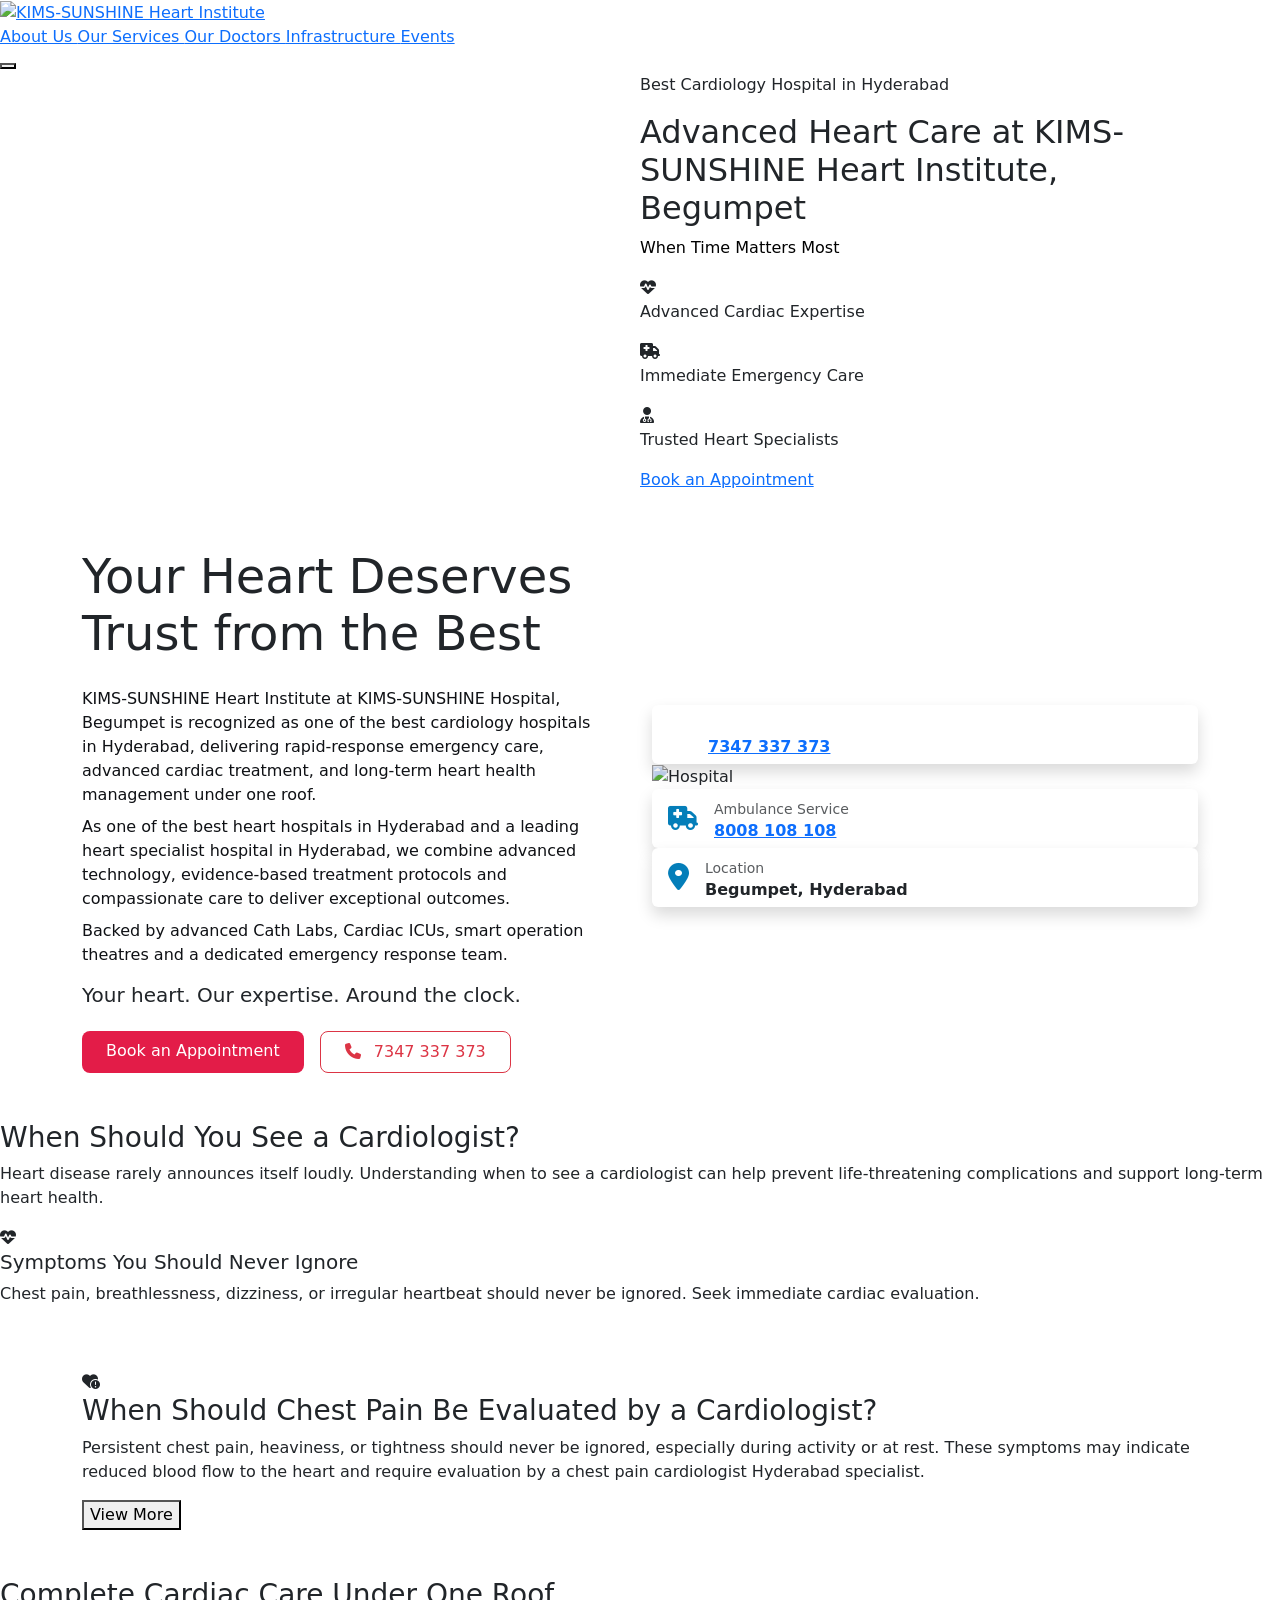
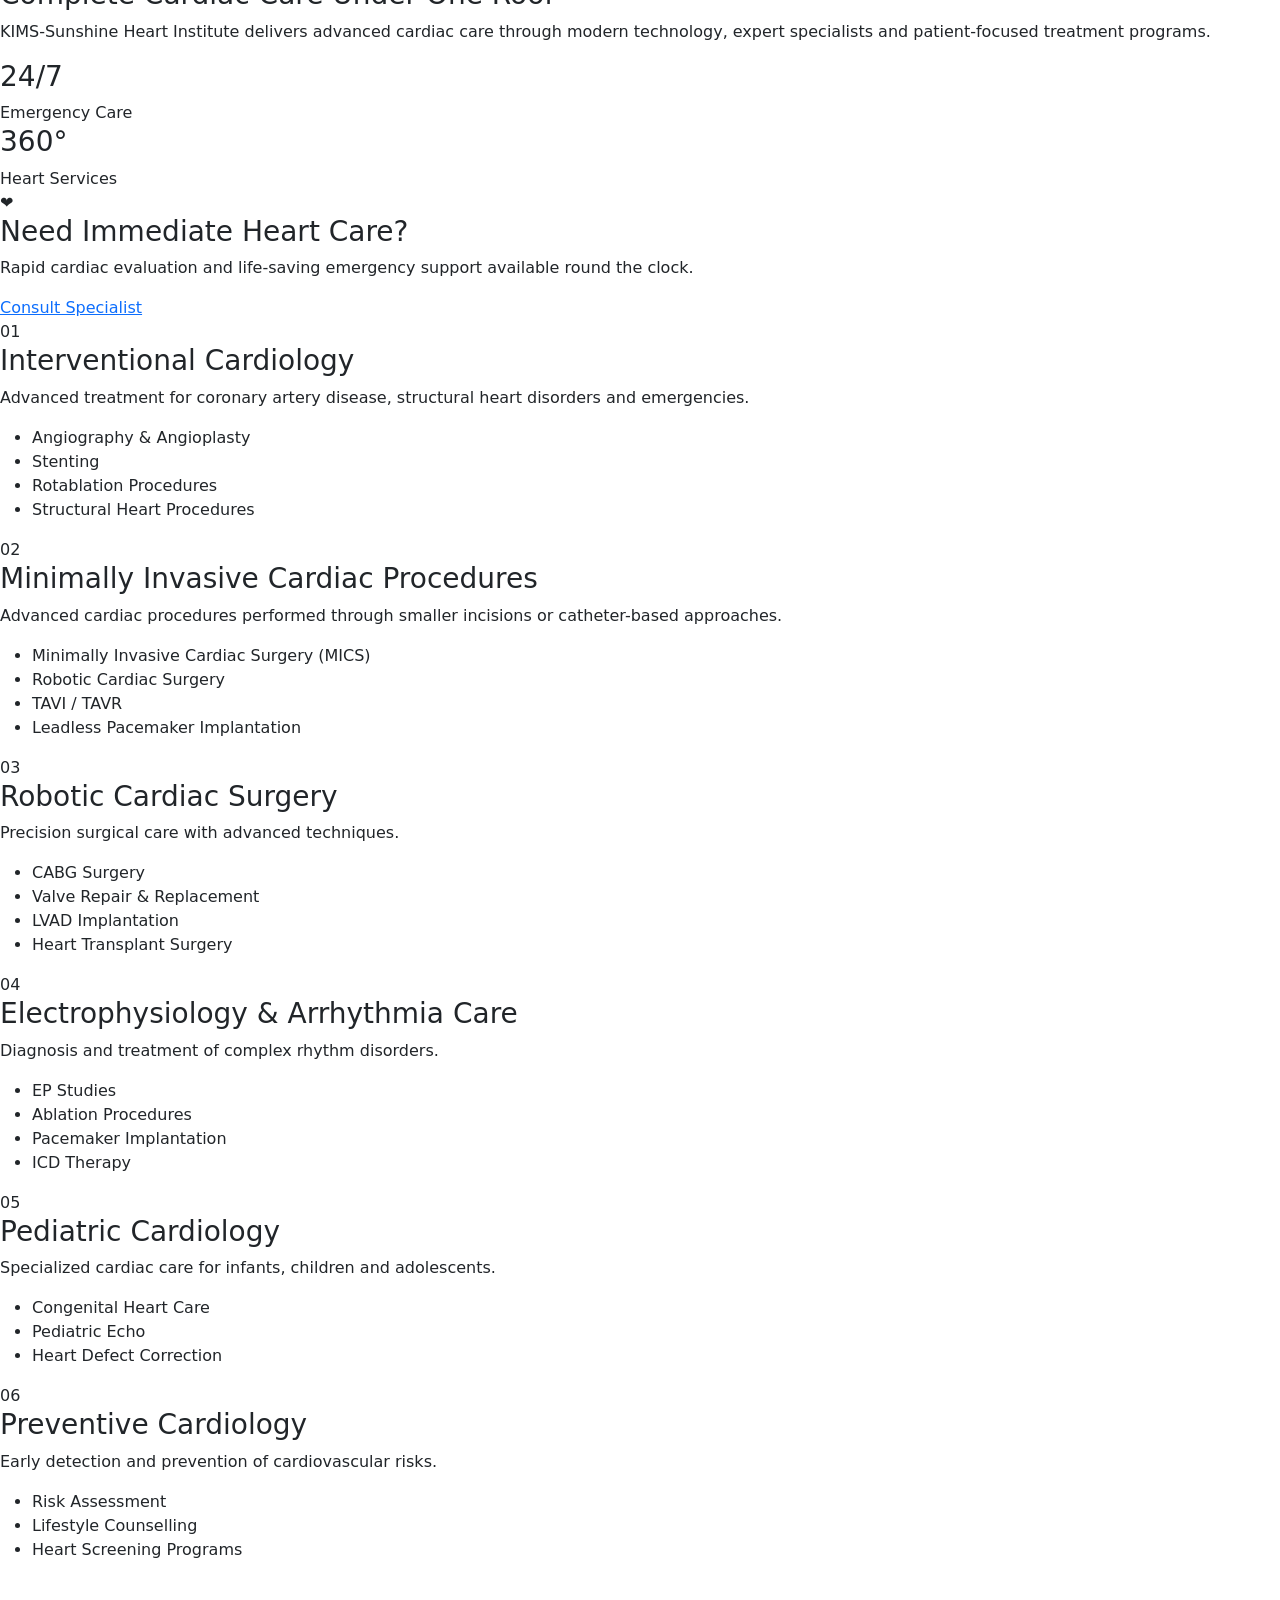
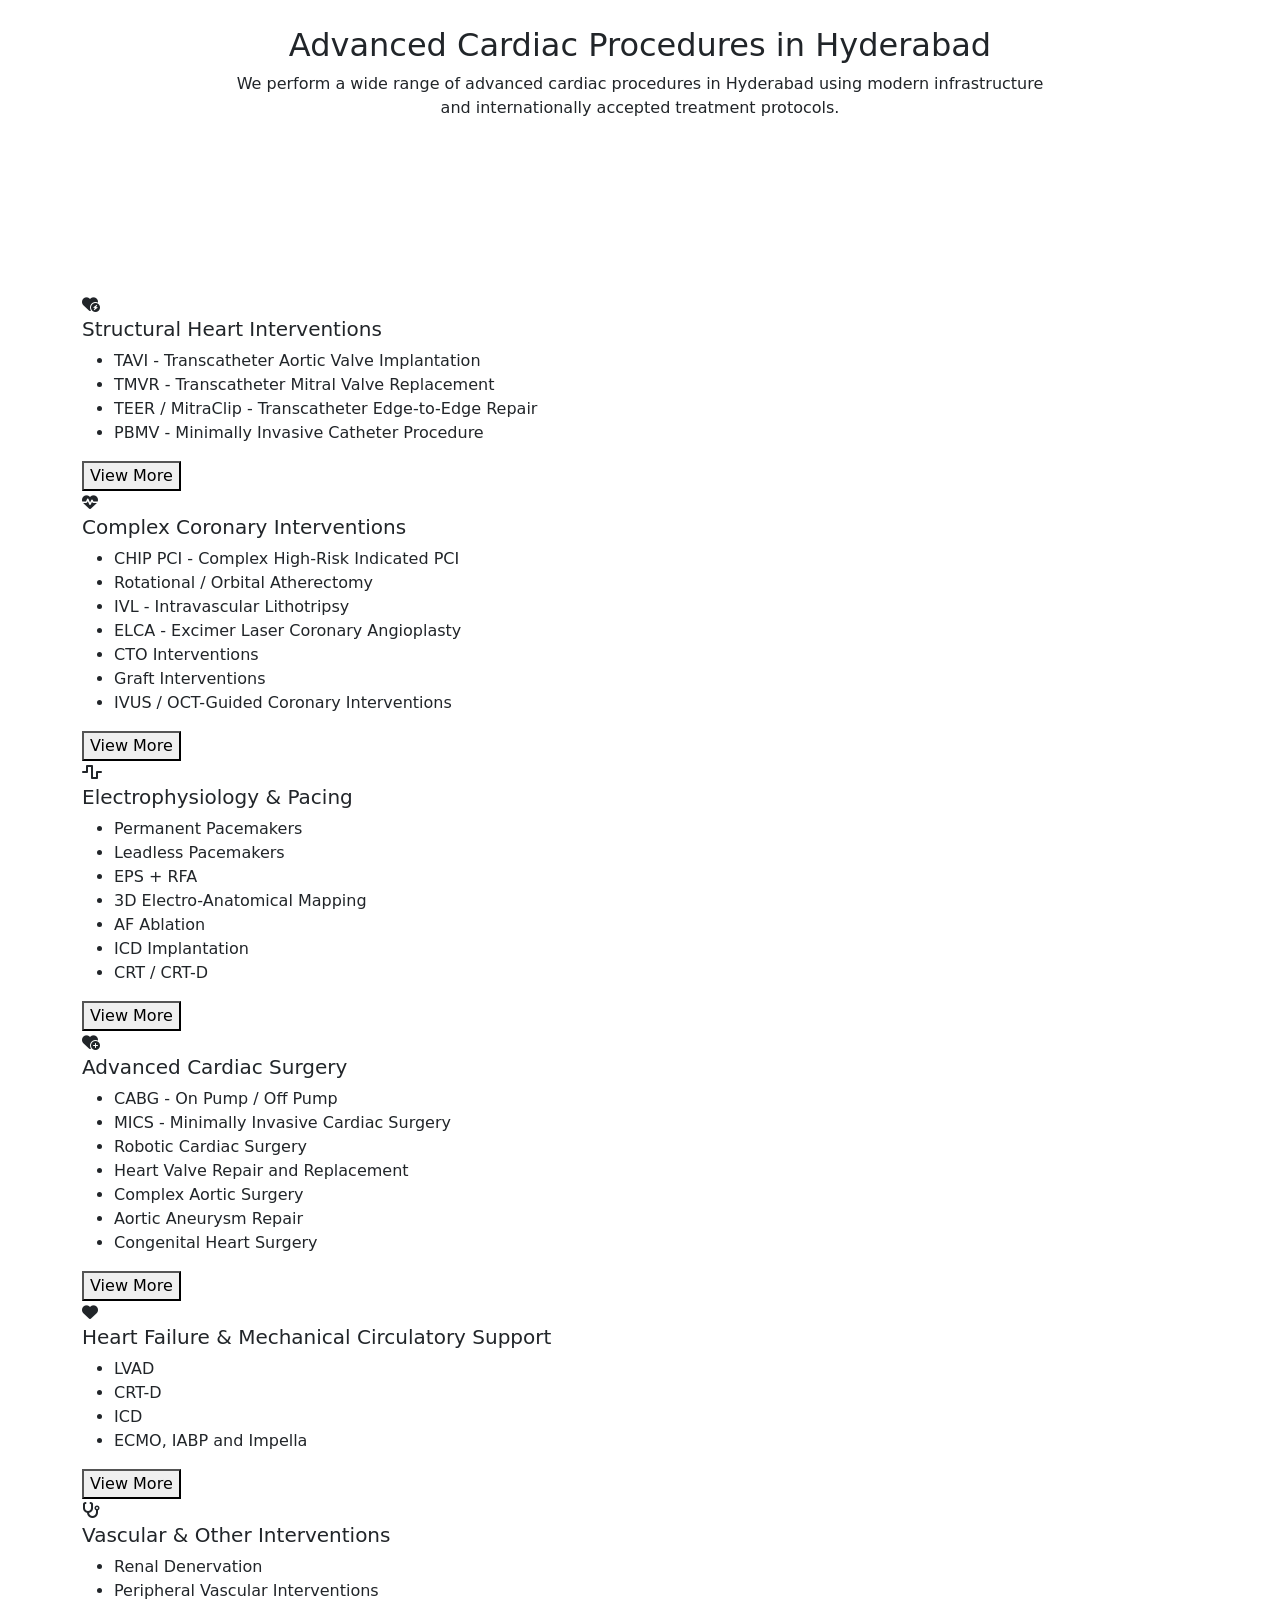
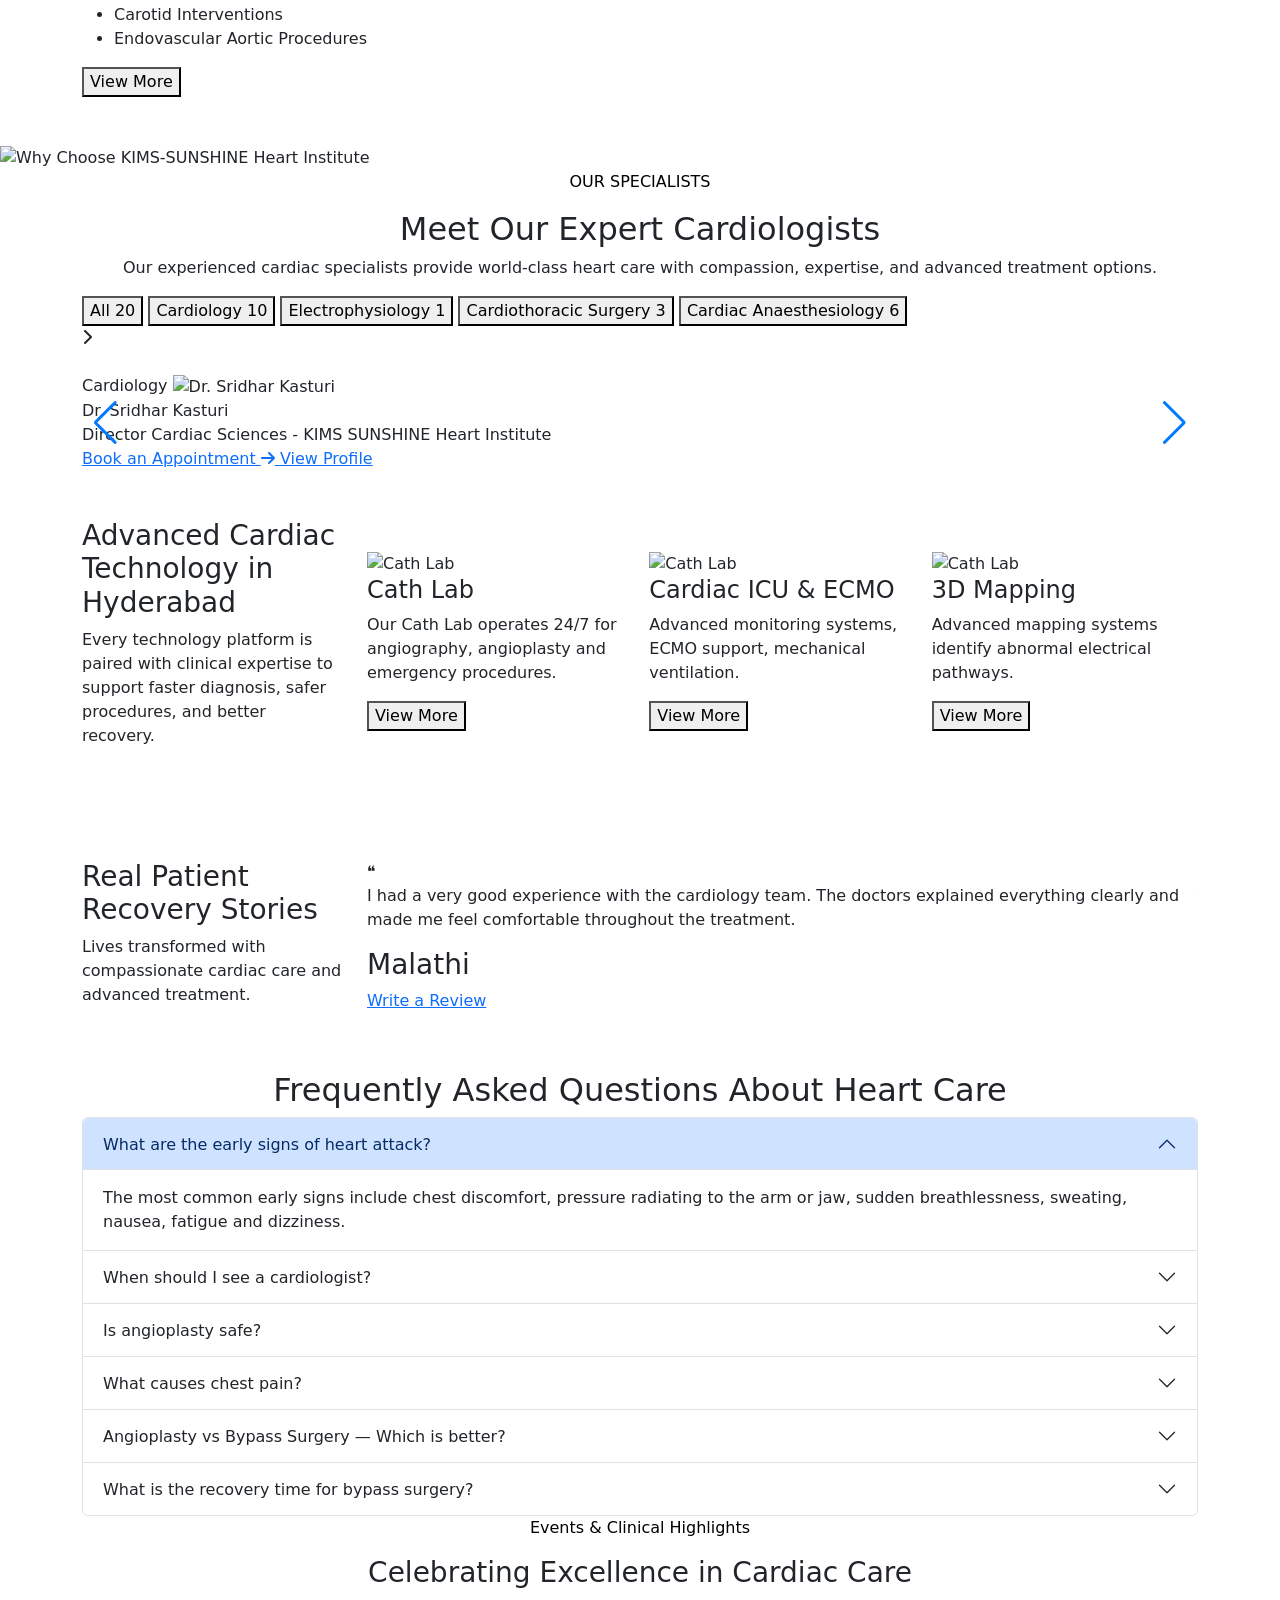
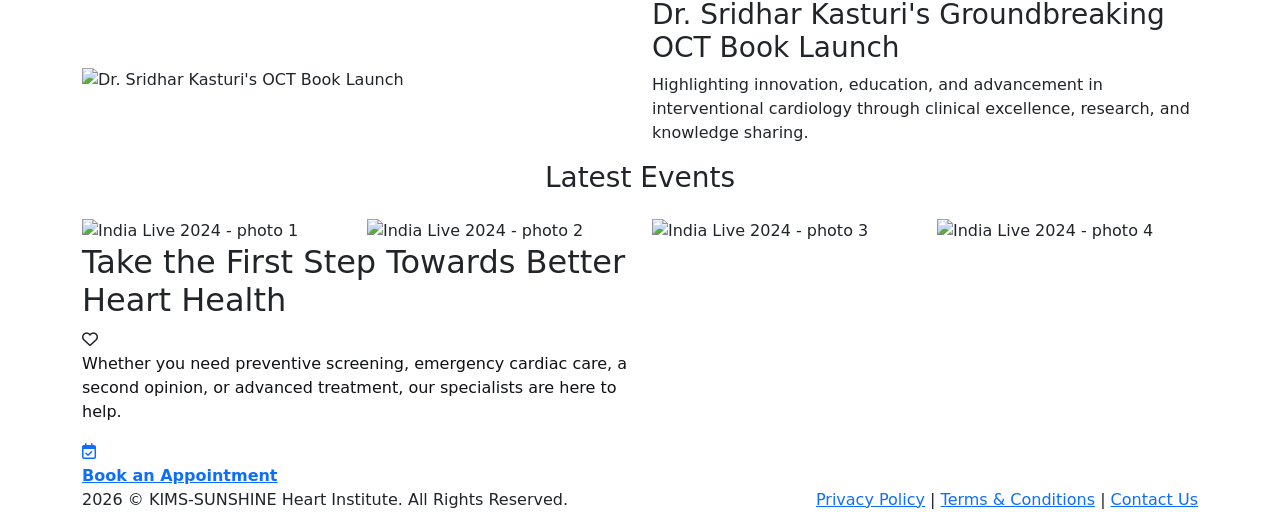
==== commit b6e50dac: "review button" ====
--- a/hello-world/index.html
+++ b/hello-world/index.html
@@ -2442,6 +2442,10 @@
 
                 </div>
 
+                <div class="testimonial-review-action">
+                    <a class="testimonial-review-button" href="https://g.page/r/Cf52d2KH8HFkEAE/review" target="_blank" rel="noopener noreferrer">Write a Review</a>
+                </div>
+
             </div>
 
         </div>
@@ -2449,7 +2453,7 @@
     </div>
 
 </section>
-<section class="kims-faq-section">
+<section class="kims-faq-section">
     <div class="container">
 
         <div class="text-center">
